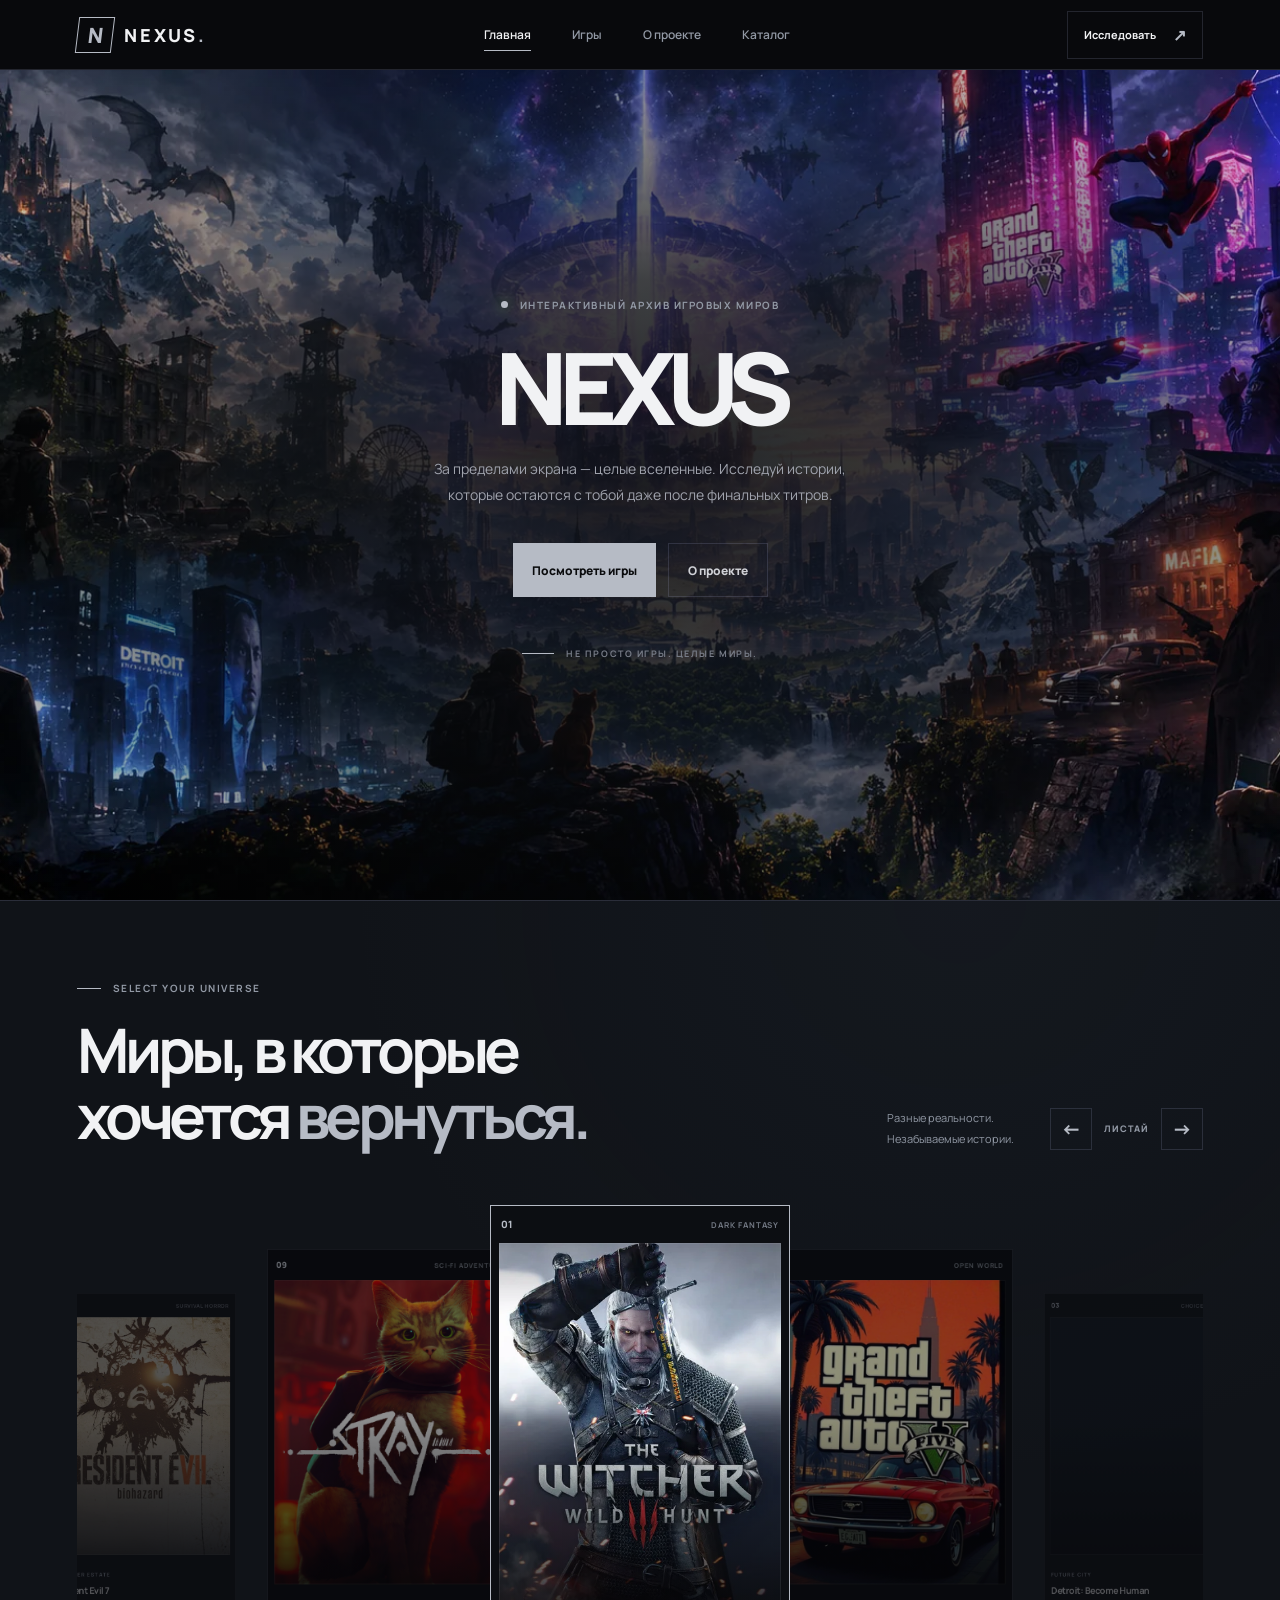
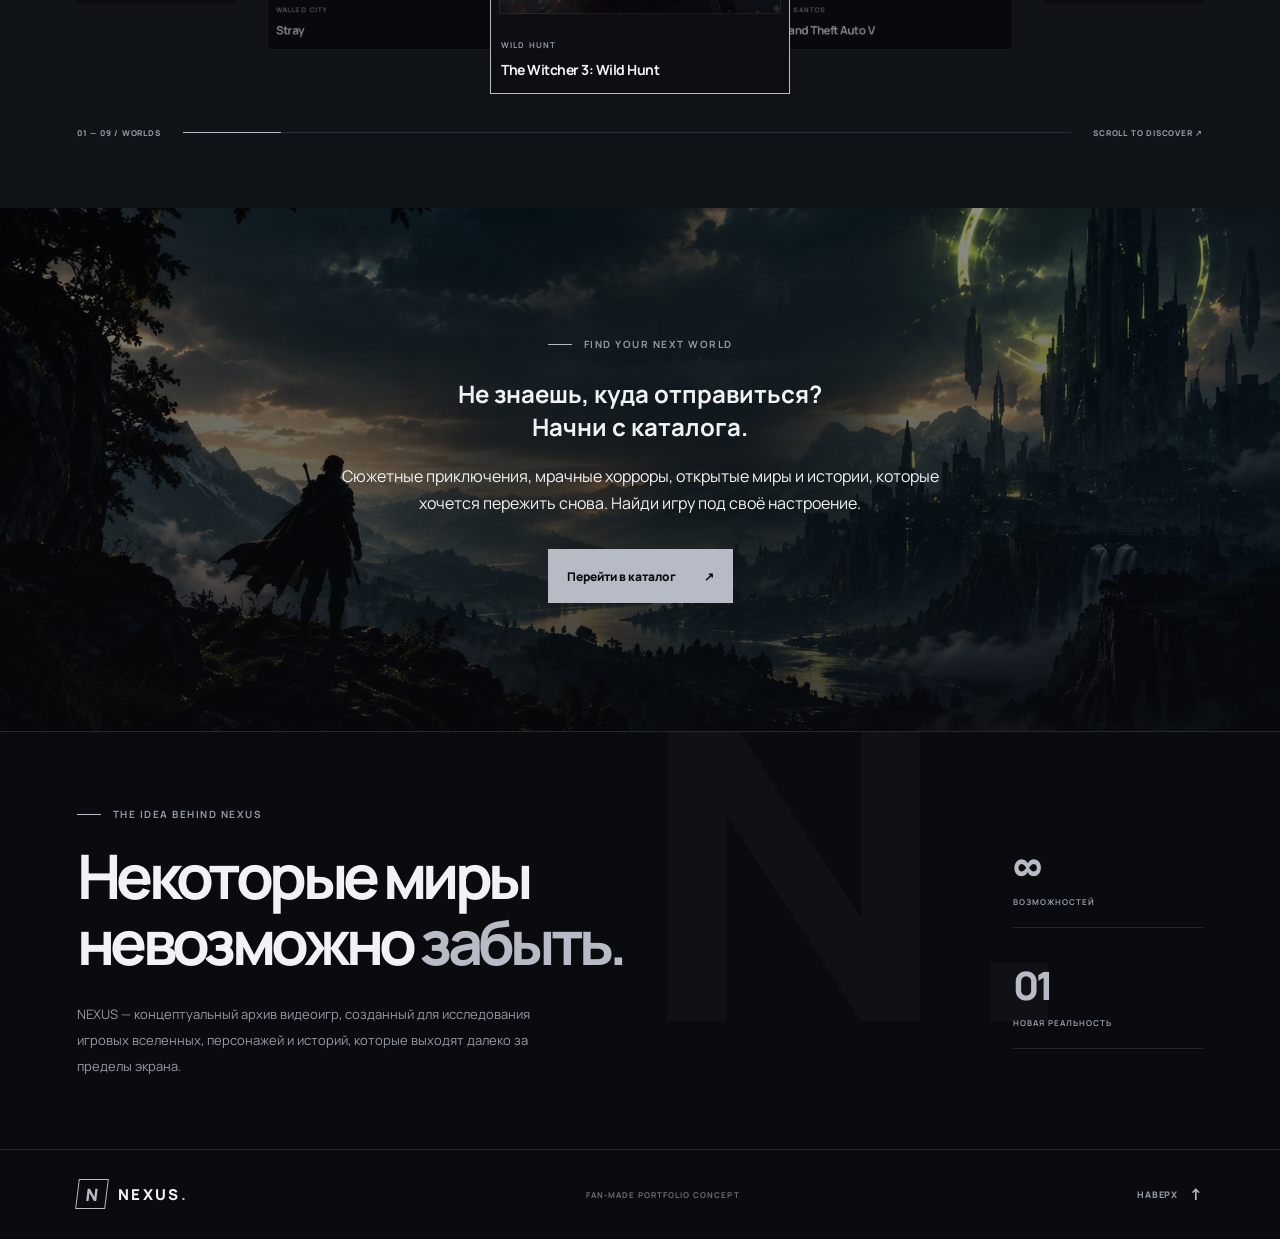
==== index.html @ 01dff514 "-" ====
<!DOCTYPE html>
<html lang="ru">
    <head>
        <meta charset="UTF-8">
        <meta name="viewport" content="width=device-width, initial-scale=1.0">
        <title>NEXUS — Игровые миры</title>
        <meta
            name="description"
            content="Исследуй игровые миры, культовые истории и вселенные видеоигр."
        >
        <link rel="preconnect" href="https://fonts.googleapis.com">
        <link rel="preconnect" href="https://fonts.gstatic.com" crossorigin>
        <link
            rel="preload"
            as="style"
            href="https://fonts.googleapis.com/css2?family=Manrope:wght@400;500;600;700;800&display=swap"
            onload="this.onload=null;this.rel='stylesheet'"
        >
        <noscript>
            <link
                href="https://fonts.googleapis.com/css2?family=Manrope:wght@400;500;600;700;800&display=swap"
                rel="stylesheet"
            >
        </noscript>
        <link
            rel="preload"
            as="image"
            href="images/nexus-hero-bg.webp"
            fetchpriority="high"
        >
        <link rel="stylesheet" href="style.css">
    </head>
    <body>
        <div class="site-shell">
            <header class="header">
                <a class="logo" href="index.html" aria-label="NEXUS — главная">
                    <span class="logo-symbol">N</span>
                    <span class="logo-name">NEXUS<span class="logo-dot">.</span></span>
                </a>
                <nav class="navigation" aria-label="Главная навигация">
                    <a class="nav-link nav-link-active" href="#home">Главная</a>
                    <a class="nav-link" href="#games">Игры</a>
                    <a class="nav-link" href="#about">О проекте</a>
                    <a class="nav-link" href="catalog.html">Каталог</a>
                </nav>
                <a class="header-action" href="catalog.html">
                    Исследовать
                    <span aria-hidden="true">↗</span>
                </a>
            </header>
            <main>
                <section class="hero" id="home">
                    <div class="hero-content">
                        <div class="eyebrow">
                                <span class="status-dot"></span>
                                <span>ИНТЕРАКТИВНЫЙ АРХИВ ИГРОВЫХ МИРОВ</span>
                            </div>
                            <h1>
                                NEXUS
                            </h1>
                            <p class="hero-description">
                                За пределами экрана — целые вселенные.
                                Исследуй истории, которые остаются с тобой
                                даже после финальных титров.
                            </p>
                            <div class="hero-buttons">
                                <a class="button button-primary" href="catalog.html">
                                    <span>Посмотреть игры</span>
                                </a>
                                <a class="button button-secondary" href="#about">
                                    О проекте
                                </a>
                            </div>
                            <div class="hero-footnote">
                                <span class="footnote-line"></span>
                                <span>НЕ ПРОСТО ИГРЫ. ЦЕЛЫЕ МИРЫ.</span>
                            </div>
                        </div>
                    </div>
                </section>
                <section class="games-section" id="games">
                    <div class="section-heading">
                        <div>
                            <div class="section-kicker">
                                <span class="kicker-line"></span>
                                SELECT YOUR UNIVERSE
                            </div>
                            <h2>Миры, в которые<br>хочется <span>вернуться.</span></h2>
                        </div>
                        <div class="section-side">
                            <p>
                                Разные реальности.<br>
                                Незабываемые истории.
                            </p>
                            <div class="slider-controls" aria-label="Управление каруселью">
                                <button
                                    class="slider-arrow"
                                    id="sliderPrev"
                                    type="button"
                                    aria-label="Предыдущая игра"
                                >←</button>
                                <span>ЛИСТАЙ</span>
                                <button
                                    class="slider-arrow"
                                    id="sliderNext"
                                    type="button"
                                    aria-label="Следующая игра"
                                >→</button>
                            </div>
                        </div>
                    </div>
                    <div class="games-slider">
                        <a class="game-card" href="witcher3/witcher3.html">
                            <div class="game-card-top">
                                <span class="game-number">01</span>
                                <span class="game-type">DARK FANTASY</span>
                            </div>
                            <div class="poster-art poster-witcher">
                                <img
                                    src="images/witcher.jpg"
                                    alt="Постер игры The Witcher 3: Wild Hunt"
                                    loading="lazy"
                                    decoding="async"
                                >
                            </div>
                            <div class="game-card-bottom">
                                <div>
                                    <span class="game-universe">WILD HUNT</span>
                                    <h3>The Witcher 3: Wild Hunt</h3>
                                </div>
                            </div>
                        </a>
                        <a class="game-card" href="gta/gta5.html">
                            <div class="game-card-top">
                                <span class="game-number">02</span>
                                <span class="game-type">OPEN WORLD</span>
                            </div>
                            <div class="poster-art poster-gta">
                                <img
                                    src="images/gta.jpg"
                                    alt="Постер игры Grand Theft Auto V"
                                    loading="lazy"
                                    decoding="async"
                                >
                            </div>
                            <div class="game-card-bottom">
                                <div>
                                    <span class="game-universe">LOS SANTOS</span>
                                    <h3>Grand Theft Auto V</h3>
                                </div>
                            </div>
                        </a>
                        <a class="game-card" href="detroit/detroit.html">
                            <div class="game-card-top">
                                <span class="game-number">03</span>
                                <span class="game-type">CHOICE / STORY</span>
                            </div>
                            <div class="poster-art poster-detroit">
                                <img
                                    src="images/detroit.jpg"
                                    alt="Постер игры Detroit: Become Human"
                                    loading="lazy"
                                    decoding="async"
                                >
                            </div>
                            <div class="game-card-bottom">
                                <div>
                                    <span class="game-universe">FUTURE CITY</span>
                                    <h3>Detroit: Become Human</h3>
                                </div>
                            </div>
                        </a>
                        <a class="game-card" href="it-takes-two/it-takes-two.html">
                            <div class="game-card-top">
                                <span class="game-number">04</span>
                                <span class="game-type">CO-OP ADVENTURE</span>
                            </div>
                            <div class="poster-art poster-it-takes-two">
                                <img
                                    src="images/it_takes_two.jpg"
                                    alt="Постер игры It Takes Two"
                                    loading="lazy"
                                    decoding="async"
                                >
                            </div>
                            <div class="game-card-bottom">
                                <div>
                                    <span class="game-universe">TOGETHER</span>
                                    <h3>It Takes Two</h3>
                                </div>
                            </div>
                        </a>
                        <a class="game-card" href="tlou/the-last-of-us.html">
                            <div class="game-card-top">
                                <span class="game-number">05</span>
                                <span class="game-type">SURVIVAL / STORY</span>
                            </div>
                            <div class="poster-art poster-tlou-one">
                                <img
                                    src="images/the_last_of_us.jpg"
                                    alt="Постер игры The Last of Us"
                                    loading="lazy"
                                    decoding="async"
                                >
                            </div>
                            <div class="game-card-bottom">
                                <div>
                                    <span class="game-universe">THE JOURNEY</span>
                                    <h3>The Last of Us Part I</h3>
                                </div>
                            </div>
                        </a>
                        <a class="game-card" href="outlast/outlast.html">
                            <div class="game-card-top">
                                <span class="game-number">06</span>
                                <span class="game-type">PSYCHOLOGICAL HORROR</span>
                            </div>
                            <div class="poster-art poster-outlast">
                                <img
                                    src="images/Outlast.jpg"
                                    alt="Постер игры Outlast"
                                    loading="lazy"
                                    decoding="async"
                                >
                            </div>
                            <div class="game-card-bottom">
                                <div>
                                    <span class="game-universe">MOUNT MASSIVE</span>
                                    <h3>Outlast</h3>
                                </div>
                            </div>
                        </a>
                        <a class="game-card" href="until-dawn/until-dawn.html">
                            <div class="game-card-top">
                                <span class="game-number">07</span>
                                <span class="game-type">SURVIVAL HORROR</span>
                            </div>
                            <div class="poster-art poster-until-dawn">
                                <img
                                    src="images/untill_dawn.jpg"
                                    alt="Постер игры Until Dawn"
                                    loading="lazy"
                                    decoding="async"
                                >
                            </div>
                            <div class="game-card-bottom">
                                <div>
                                    <span class="game-universe">BLACKWOOD PINES</span>
                                    <h3>Until Dawn</h3>
                                </div>
                            </div>
                        </a>
                        <a class="game-card" href="resident-evil-7/resident-evil-7.html">
                            <div class="game-card-top">
                                <span class="game-number">08</span>
                                <span class="game-type">SURVIVAL HORROR</span>
                            </div>
                            <div class="poster-art poster-re7">
                                <img
                                    src="images/resident_7.jpg"
                                    alt="Постер игры Resident Evil Biohazard"
                                    loading="lazy"
                                    decoding="async"
                                >
                            </div>
                            <div class="game-card-bottom">
                                <div>
                                    <span class="game-universe">THE BAKER ESTATE</span>
                                    <h3>Resident Evil 7</h3>
                                </div>
                            </div>
                        </a>
                        <a class="game-card" href="stray/stray.html">
                            <div class="game-card-top">
                                <span class="game-number">09</span>
                                <span class="game-type">SCI-FI ADVENTURE</span>
                            </div>
                            <div class="poster-art poster-stray">
                                <img
                                    src="images/stray.jpg"
                                    alt="Постер игры Stray"
                                    loading="lazy"
                                    decoding="async"
                                >
                            </div>
                            <div class="game-card-bottom">
                                <div>
                                    <span class="game-universe">WALLED CITY</span>
                                    <h3>Stray</h3>
                                </div>
                            </div>
                        </a>
                    </div>
                    <div class="slider-footer">
                        <span>01 — 09 / WORLDS</span>
                        <span class="slider-track"><span class="slider-progress"></span></span>
                        <span>SCROLL TO DISCOVER ↗</span>
                    </div>
                </section>
                <section class="catalog-cta-section" aria-labelledby="catalog-cta-title">
                    <div class="catalog-cta-content">
                        <p class="section-kicker">
                            <span class="kicker-line"></span>
                            FIND YOUR NEXT WORLD
                        </p>
                        <h2 id="catalog-cta-title">Не знаешь, куда отправиться?<br><span>Начни с каталога.</span></h2>
                        <p>
                            Сюжетные приключения, мрачные хорроры, открытые миры
                            и истории, которые хочется пережить снова.
                            Найди игру под своё настроение.
                        </p>
                        <a class="button button-primary" href="catalog.html">
                            <span>Перейти в каталог</span>
                            <span aria-hidden="true">↗</span>
                        </a>
                    </div>
                </section>
                <section class="about-section" id="about">
                    <div class="about-mark" aria-hidden="true">N.</div>
                    <div class="about-content">
                        <div class="section-kicker">
                            <span class="kicker-line"></span>
                            THE IDEA BEHIND NEXUS
                        </div>
                        <h2>Некоторые миры<br>невозможно <span>забыть.</span></h2>
                        <p>
                            NEXUS — концептуальный архив видеоигр, созданный
                            для исследования игровых вселенных, персонажей
                            и историй, которые выходят далеко за пределы экрана.
                        </p>
                    </div>
                    <div class="about-stats">
                        <div class="stat-item">
                            <span class="stat-number">∞</span>
                            <span class="stat-label">ВОЗМОЖНОСТЕЙ</span>
                        </div>
                        <div class="stat-item">
                            <span class="stat-number">01</span>
                            <span class="stat-label">НОВАЯ РЕАЛЬНОСТЬ</span>
                        </div>
                    </div>
                </section>
            </main>
            <footer class="footer">
                <a class="logo footer-logo" href="#home">
                    <span class="logo-symbol">N</span>
                    <span class="logo-name">NEXUS<span class="logo-dot">.</span></span>
                </a>
                <span class="footer-note">FAN-MADE PORTFOLIO CONCEPT</span>
                <a class="back-to-top" href="#home">
                    НАВЕРХ <span aria-hidden="true">↑</span>
                </a>
            </footer>
        </div>
        <script src="script.js"></script>
    </body>
</html>
---- style.css ----
:root {
    --bg: #090B0E;
    --bg-soft: #101318;
    --panel: #171B20;
    --text: #F1F2F4;
    --muted: #9299A5;
    --line: rgba(197, 201, 255, 0.14);
    --accent: #B6BBC5;
    --accent-dark: #343B45;
    --container: 1440px;
}
* {
    box-sizing: border-box;
}
html {
    scroll-behavior: smooth;
    scroll-padding-top: 90px;
}
body {
    margin: 0;
    background: var(--bg);
    color: var(--text);
    font-family: "Manrope", sans-serif;
    -webkit-font-smoothing: antialiased;
}
body,
a {
    color: var(--text);
}
a {
    text-decoration: none;
}
button,
a {
    -webkit-tap-highlight-color: transparent;
}
a:focus-visible {
    outline: 2px solid var(--accent);
    outline-offset: 5px;
}
::selection {
    background: var(--accent);
    color: #08090c;
}
.site-shell {
    width: 100%;
    max-width: 1920px;
    margin: 0 auto;
    overflow: hidden;
}
.header,
.hero,
.games-section,
.about-section,
.footer {
    padding-left: clamp(22px, 6vw, 96px);
    padding-right: clamp(22px, 6vw, 96px);
}
.header {
    position: relative;
    z-index: 10;
    display: flex;
    align-items: center;
    justify-content: space-between;
    min-height: 70px;
    border-bottom: 1px solid var(--line);
    background: rgba(8, 9, 12, 0.92);
}
.logo {
    display: inline-flex;
    align-items: center;
    gap: 11px;
}
.logo-symbol {
    display: grid;
    place-items: center;
    width: 36px;
    height: 36px;
    border: 1px solid var(--accent);
    color: var(--accent);
    font-size: 21px;
    font-weight: 800;
    transform: skew(-7deg);
}
.logo-name {
    font-size: 18px;
    font-weight: 800;
    letter-spacing: 0.16em;
}
.logo-dot {
    color: var(--accent);
}
.navigation {
    display: flex;
    align-items: center;
    gap: clamp(20px, 3.2vw, 48px);
}
.nav-link {
    position: relative;
    padding: 8px 0;
    color: var(--muted);
    font-size: 12px;
    font-weight: 600;
    transition: color 0.25s ease;
}
.nav-link::after {
    position: absolute;
    right: 0;
    bottom: 0;
    left: 0;
    height: 1px;
    background: var(--accent);
    content: "";
    transform: scaleX(0);
    transform-origin: left;
    transition: transform 0.25s ease;
}
.nav-link:hover,
.nav-link-active {
    color: var(--text);
}
.nav-link:hover::after,
.nav-link-active::after {
    transform: scaleX(1);
}
.header-action {
    display: inline-flex;
    align-items: center;
    gap: 17px;
    padding: 12px 16px;
    border: 1px solid var(--line);
    font-size: 11px;
    font-weight: 700;
    transition:
        border-color 0.25s ease,
        background 0.25s ease,
        color 0.25s ease;
}
.header-action span {
    color: var(--accent);
    font-size: 16px;
}
.header-action:hover {
    border-color: var(--accent);
    background: var(--accent);
    color: var(--bg);
}
.header-action:hover span {
    color: var(--bg);
}
.hero {
    position: relative;
    min-height: min(900px, calc(100svh - 70px));
    padding: 48px clamp(22px, 6vw, 96px) 60px;
    display: flex;
    align-items: center;
    justify-content: center;
    isolation: isolate;
    overflow: hidden;
    background-image:
        radial-gradient(
            ellipse at center,
            rgba(9, 11, 14, 0.92) 0%,
            rgba(9, 11, 14, 0.78) 35%,
            rgba(9, 11, 14, 0.45) 65%,
            rgba(9, 11, 14, 0.12) 90%,
            rgba(9, 11, 14, 0) 100%
        ),
        url("images/nexus-hero-bg.webp");
    background-size: cover;
    background-position: center;
    background-repeat: no-repeat;
}
.hero-content {
    position: relative;
    z-index: 1;
    width: min(900px, 90%);
    margin-inline: auto;
    text-align: center;
}
.eyebrow,
.section-kicker {
    display: flex;
    align-items: center;
    gap: 12px;
    color: var(--muted);
    font-size: 10px;
    font-weight: 700;
    letter-spacing: 0.15em;
}
.hero .eyebrow{
    justify-content: center;
}
.status-dot {
    width: 7px;
    height: 7px;
    flex-shrink: 0;
    border-radius: 50%;
    background: var(--accent);
    box-shadow: 0 0 14px rgba(185, 255, 102, 0.65);
}
.hero h1 {
    margin: 31px 0 24px;
    font-size: clamp(58px, 7.8vw, 112px);
    font-weight: 800;
    line-height: 0.89;
    letter-spacing: -0.09em;
}
.hero h1 > span {
    color: transparent;
    -webkit-text-stroke: 1px rgba(240, 240, 243, 0.8);
}
.hero h1 .accent-mark {
    color: var(--accent);
    -webkit-text-stroke: 0;
}
.hero-content p {
    margin-inline: auto;
}
.hero-description {
    max-width: 430px;
    margin: 0 auto;
    color: #a0a3ad;
    font-size: 14px;
    line-height: 1.9;
}
.hero-buttons {
    display: flex;
    flex-wrap: wrap;
    justify-content: center;
    gap: 12px;
    margin-top: 34px;
}
.button {
    display: inline-flex;
    align-items: center;
    justify-content: center;
    gap: 28px;
    min-height: 54px;
    padding: 0 19px;
    font-size: 12px;
    font-weight: 800;
    transition:
        background 0.25s ease,
        border-color 0.25s ease,
        color 0.25s ease,
        transform 0.25s ease;
}
.button:hover {
    transform: translateY(-3px);
}
.button-primary {
    background: var(--accent);
    color: #0a0b0d;
}
.button-primary:hover {
    background: #d1ff9b;
}
.button-arrow {
    font-size: 19px;
}
.button-secondary {
    border: 1px solid var(--line);
    color: #d0d1d6;
}
.button-secondary:hover {
    border-color: rgba(255, 255, 255, 0.4);
    background: rgba(255, 255, 255, 0.05);
}
.hero-footnote {
    display: flex;
    align-items: center;
    justify-content: center;
    gap: 12px;
    margin-top: 50px;
    color: #777c87;
    font-size: 9px;
    font-weight: 700;
    letter-spacing: 0.17em;
}
.footnote-line {
    width: 32px;
    height: 1px;
    flex-shrink: 0;
    background: var(--accent);
}
.games-section {
    padding-top: 80px;
    padding-bottom: 70px;
    border-top: 1px solid var(--line);
    background:
        radial-gradient(ellipse at 75% 0%, rgba(61, 77, 99, 0.09), transparent 45%),
        var(--bg-soft);
}
.section-heading {
    display: flex;
    align-items: end;
    justify-content: space-between;
    gap: 30px;
    margin-bottom: 45px;
}
.kicker-line {
    width: 24px;
    height: 1px;
    background: var(--accent);
}
.section-heading h2,
.about-content h2 {
    margin: 22px 0 0;
    font-size: clamp(34px, 4.8vw, 65px);
    font-weight: 700;
    line-height: 1.08;
    letter-spacing: -0.075em;
}
.section-heading h2 span,
.about-content h2 span {
    color: var(--accent);
}
.section-side {
    display: flex;
    align-items: end;
    gap: 36px;
}
.section-side p {
    margin: 0;
    color: var(--muted);
    font-size: 11px;
    line-height: 1.9;
}
.slider-controls {
    display: flex;
    align-items: center;
    gap: 12px;
    color: var(--muted);
    font-size: 9px;
    font-weight: 800;
    letter-spacing: 0.12em;
}
.slider-arrow {
    display: grid;
    place-items: center;
    width: 38px;
    height: 38px;
    border: 1px solid var(--line);
    color: var(--accent);
    font-size: 18px;
}
.games-slider {
    position: relative;
    height: 510px;
    overflow: hidden;
    perspective: 1200px;
    touch-action: pan-y;
}
.game-card {
    position: absolute;
    top: 10px;
    left: 50%;
    width: min(300px, 66vw);
    padding: 8px;
    border: 1px solid var(--line);
    background: #0c0e12;
    transform-origin: center center;
    transition:
        transform 0.55s cubic-bezier(0.2, 0.75, 0.25, 1),
        opacity 0.4s ease,
        border-color 0.3s ease,
        filter 0.4s ease;
    will-change: transform;
    text-decoration: none;
}
.game-card:hover {
    border-color: rgba(185, 255, 102, 0.55);
}
.game-card.is-active {
    border-color: var(--accent);
    filter: brightness(1);
}
.game-card.is-side {
    filter: brightness(0.65);
}
.game-card.is-hidden {
    opacity: 0;
    pointer-events: none;
}
.poster-art {
    aspect-ratio: 0.76;
}
.poster-art img {
    display: block;
    width: 100%;
    height: 100%;
    object-fit: cover;
}
.slider-arrow {
    display: grid;
    place-items: center;
    width: 42px;
    height: 42px;
    border: 1px solid var(--line);
    background: transparent;
    color: var(--accent);
    font: inherit;
    font-size: 20px;
    cursor: pointer;
    transition:
        background 0.25s ease,
        color 0.25s ease,
        border-color 0.25s ease;
}
.slider-arrow:hover {
    border-color: var(--accent);
    background: var(--accent);
    color: var(--bg);
}
.slider-arrow:focus-visible {
    outline: 2px solid var(--accent);
    outline-offset: 4px;
}
.game-card-top {
    display: flex;
    align-items: center;
    justify-content: space-between;
    gap: 10px;
    padding: 3px 2px 12px;
}
.game-number {
    color: var(--accent);
    font-size: 10px;
    font-weight: 800;
}
.game-type {
    color: #737984;
    font-size: 8px;
    font-weight: 700;
    letter-spacing: 0.1em;
}
.poster-art {
    position: relative;
    overflow: hidden;
    aspect-ratio: 0.76;
    background: #111820;
    isolation: isolate;
}
.poster-art::before {
    position: absolute;
    z-index: 3;
    inset: 0;
    border: 1px solid rgba(255, 255, 255, 0.07);
    content: "";
    pointer-events: none;
}
.poster-art::after {
    position: absolute;
    z-index: 2;
    inset: 0;
    background: linear-gradient(180deg, transparent 45%, rgba(5, 6, 9, 0.8));
    content: "";
}
.poster-art img{
    display: block;
    width: 100%;
    height: 100%;
    object-fit: cover;
}
.game-card-bottom {
    display: flex;
    align-items: center;
    justify-content: space-between;
    gap: 12px;
    padding: 17px 2px 5px;
}
.game-universe {
    color: var(--muted);
    font-size: 8px;
    font-weight: 700;
    letter-spacing: 0.14em;
}
.game-card h3 {
    margin: 7px 0 0;
    font-size: 14px;
    font-weight: 700;
    line-height: 1.4;
    letter-spacing: -0.035em;
}
.game-card:hover .card-arrow {
    background: var(--accent);
    color: #08090c;
}
.slider-footer {
    display: flex;
    align-items: center;
    gap: 22px;
    margin-top: 22px;
    color: var(--muted);
    font-size: 8px;
    font-weight: 800;
    letter-spacing: 0.1em;
}
.slider-track {
    position: relative;
    flex: 1;
    height: 1px;
    background: var(--line);
}
.slider-progress {
    position: absolute;
    top: 0;
    left: 0;
    width: 30%;
    height: 1px;
    background: var(--accent);
}
.about-section {
    position: relative;
    display: grid;
    grid-template-columns: 1fr auto;
    align-items: center;
    gap: 50px;
    padding-top: 75px;
    padding-bottom: 70px;
    overflow: hidden;
    border-top: 1px solid var(--line);
}
.about-mark {
    position: absolute;
    top: -90px;
    right: 15%;
    color: rgba(255, 255, 255, 0.025);
    font-size: 430px;
    font-weight: 800;
    line-height: 1;
    pointer-events: none;
}
.about-content {
    position: relative;
    z-index: 1;
    max-width: 650px;
}
.about-content p {
    max-width: 500px;
    margin: 25px 0 0;
    color: #969aa4;
    font-size: 13px;
    line-height: 2;
}
.about-stats {
    position: relative;
    z-index: 1;
    display: flex;
    flex-direction: column;
    gap: 30px;
    min-width: 190px;
}
.stat-item {
    display: flex;
    flex-direction: column;
    gap: 5px;
    padding-bottom: 20px;
    border-bottom: 1px solid var(--line);
}
.stat-number {
    color: var(--accent);
    font-size: 39px;
    font-weight: 800;
    letter-spacing: -0.07em;
}
.stat-label {
    color: var(--muted);
    font-size: 8px;
    font-weight: 700;
    letter-spacing: 0.12em;
}
.footer {
    display: flex;
    align-items: center;
    justify-content: space-between;
    gap: 20px;
    min-height: 90px;
    border-top: 1px solid var(--line);
}
.footer-logo .logo-symbol {
    width: 30px;
    height: 30px;
    font-size: 17px;
}
.footer-logo .logo-name {
    font-size: 15px;
}
.footer-note {
    color: #686d77;
    font-size: 8px;
    font-weight: 700;
    letter-spacing: 0.13em;
}
.back-to-top {
    display: flex;
    align-items: center;
    gap: 12px;
    color: var(--muted);
    font-size: 9px;
    font-weight: 800;
    letter-spacing: 0.1em;
    transition: color 0.25s ease;
}
.back-to-top span {
    color: var(--accent);
    font-size: 16px;
}
.back-to-top:hover {
    color: var(--text);
}
.catalog-cta-section {
    position: relative;
    isolation: isolate;
    overflow: hidden;
    min-height: 480px;
    padding: clamp(70px, 10vw, 130px) 24px;
    display: flex;
    align-items: center;
    justify-content: center;
    text-align: center;
    background-color: #0e1015;
    background-image:
        linear-gradient(
        to bottom,
        rgba(8, 9, 12, 0.45),
        rgba(8, 9, 12, 0.78)
        ),
        url("images/catalog-bg.jpg");
    background-size: cover;
    background-position: center;
    background-repeat: no-repeat;
}
.catalog-cta-content {
    position: relative;
    z-index: 1;
    width: 100%;
    max-width: 780px;
    margin-inline: auto;
    display: flex;
    flex-direction: column;
    align-items: center;
    text-align: center;
}
.catalog-cta-content .section-kicker {
    justify-content: center;
    margin-bottom: 24px;
}
.catalog-cta-content h2 {
    max-width: 750px;
    margin: 0 auto 20px;
    text-align: center;
}
.catalog-cta-content p {
    max-width: 600px;
    margin: 0 auto 32px;
    text-align: center;
    line-height: 1.7;
}
.catalog-cta-content .button {
    align-self: center;
}
@keyframes art-appear {
    from {
        opacity: 0;
        transform: translateY(18px) rotateY(-4deg);
    }
    to {
        opacity: 1;
        transform: translateY(0) rotateY(0);
    }
}
@keyframes moon-float {
    0%,
    100% {
        transform: translate(-50%, 0);
    }
    50% {
        transform: translate(-50%, -10px);
    }
}
@keyframes scan {
    from {
        top: -10%;
    }
    to {
        top: 110%;
    }
}
@keyframes arrow-down {
    0%,
    100% {
        transform: translateY(0);
    }
    50% {
        transform: translateY(5px);
    }
}
@media (max-width: 1000px) {
    .hero {
        grid-template-columns: 1fr 0.8fr;
        min-height: 660px;
        padding-top: 65px;
        padding-bottom: 90px;
    }
    .hero h1 {
        font-size: clamp(58px, 8vw, 82px);
    }
    .hero-art {
        width: 112%;
        margin-right: -8%;
    }
    .tag-top {
        right: -1%;
    }
    .section-side {
        gap: 20px;
    }
    .games-slider {
        grid-auto-columns: minmax(230px, 42%);
    }
    .about-section {
        gap: 30px;
    }
    .about-stats {
        min-width: 150px;
    }
}
@media (max-width: 700px) {
    .header {
        min-height: 72px;
    }
    .logo-symbol {
        width: 31px;
        height: 31px;
        font-size: 18px;
    }
    .logo-name {
        font-size: 15px;
    }
    .navigation {
        gap: 15px;
    }
    .nav-link {
        font-size: 10px;
    }
    .header-action {
        display: none;
    }
    .hero {
        min-height: 520px;
        padding-top: 45px;
        padding-bottom: 50px;
    }
    .hero-posters {
        grid-template-columns: repeat(4, minmax(0, 1fr));
        grid-auto-rows: 160px;
        inset: -30px;
    }
    .hero-content {
        width: 92%;
    }
    .hero h1 {
        font-size: clamp(48px, 12vw, 76px);
    }
    .hero-description {
        font-size: 13px;
    }
    .hero-footnote {
        margin-top: 38px;
    }
    .hero-art {
        width: min(100%, 430px);
        margin: 45px auto 0;
        justify-self: center;
    }
    .hero-index {
        display: none;
    }
    .scroll-cue {
        bottom: 27px;
    }
    .games-section {
        padding-top: 60px;
        padding-bottom: 50px;
    }
    .section-heading {
        align-items: flex-start;
        flex-direction: column;
        margin-bottom: 30px;
    }
    .section-heading h2,
    .about-content h2 {
        font-size: clamp(36px, 8vw, 52px);
    }
    .section-side {
        align-items: center;
        justify-content: space-between;
        width: 100%;
    }
    .games-slider {
        grid-auto-columns: minmax(245px, 72%);
        gap: 13px;
        height: 370px;
    }
    .game-card {
        width: min(210px, 65vw);
    }
    .about-section {
        grid-template-columns: 1fr;
        gap: 40px;
        padding-top: 60px;
        padding-bottom: 60px;
    }
    .about-stats {
        display: grid;
        grid-template-columns: repeat(2, minmax(0, 1fr));
        gap: 20px;
    }
    .about-mark {
        top: 0;
        right: -5%;
        font-size: 280px;
    }
    .catalog-cta-section {
        min-height: 420px;
        padding: 70px 20px;
    }
    .footer {
        flex-wrap: wrap;
        min-height: 100px;
        padding-top: 20px;
        padding-bottom: 20px;
    }
    .footer-note {
        order: 3;
        width: 100%;
    }
    .games-slider {
    height: 440px;
    }
    .game-card {
    width: min(250px, 65vw);
    }
}
@media (max-width: 420px) {
    .header,
    .hero,
    .games-section,
    .about-section,
    .footer {
        padding-right: 20px;
        padding-left: 20px;
    }
    .navigation {
        gap: 11px;
    }
    .nav-link {
        font-size: 9px;
    }
    .hero h1 {
        font-size: 56px;
    }
    .hero .eyebrow {
        font-size: 8px;
        letter-spacing: 0.1em;
    }
    .eyebrow,
    .section-kicker {
        font-size: 8px;
        letter-spacing: 0.1em;
    }
    .hero-buttons {
        gap: 9px;
    }
    .button {
        gap: 15px;    
        min-height: 49px;
        padding: 0 13px;
        font-size: 11px;
    }
    .floating-tag {
        padding: 10px;
    }
    .tag-top {
        right: -1%;
    }
    .tag-bottom {
        left: -1%;
    }
    .games-slider {
        grid-auto-columns: 82%;
    }
    .slider-footer {
        gap: 10px;
        font-size: 7px;
    }
    .slider-footer > span:last-child {
        display: none;
    }
    .about-stats {
        gap: 14px;
    }
    .stat-number {
        font-size: 32px;
    }
    .games-slider {
    height: 405px;
    }
    .game-card {
    width: min(190px, 72vw);
    }
}
@media (prefers-reduced-motion: reduce) {
    *,
    *::before,
    *::after {
        scroll-behavior: auto !important;
        animation-duration: 0.01ms !important;
        animation-iteration-count: 1 !important;
        transition-duration: 0.01ms !important;
    }
}
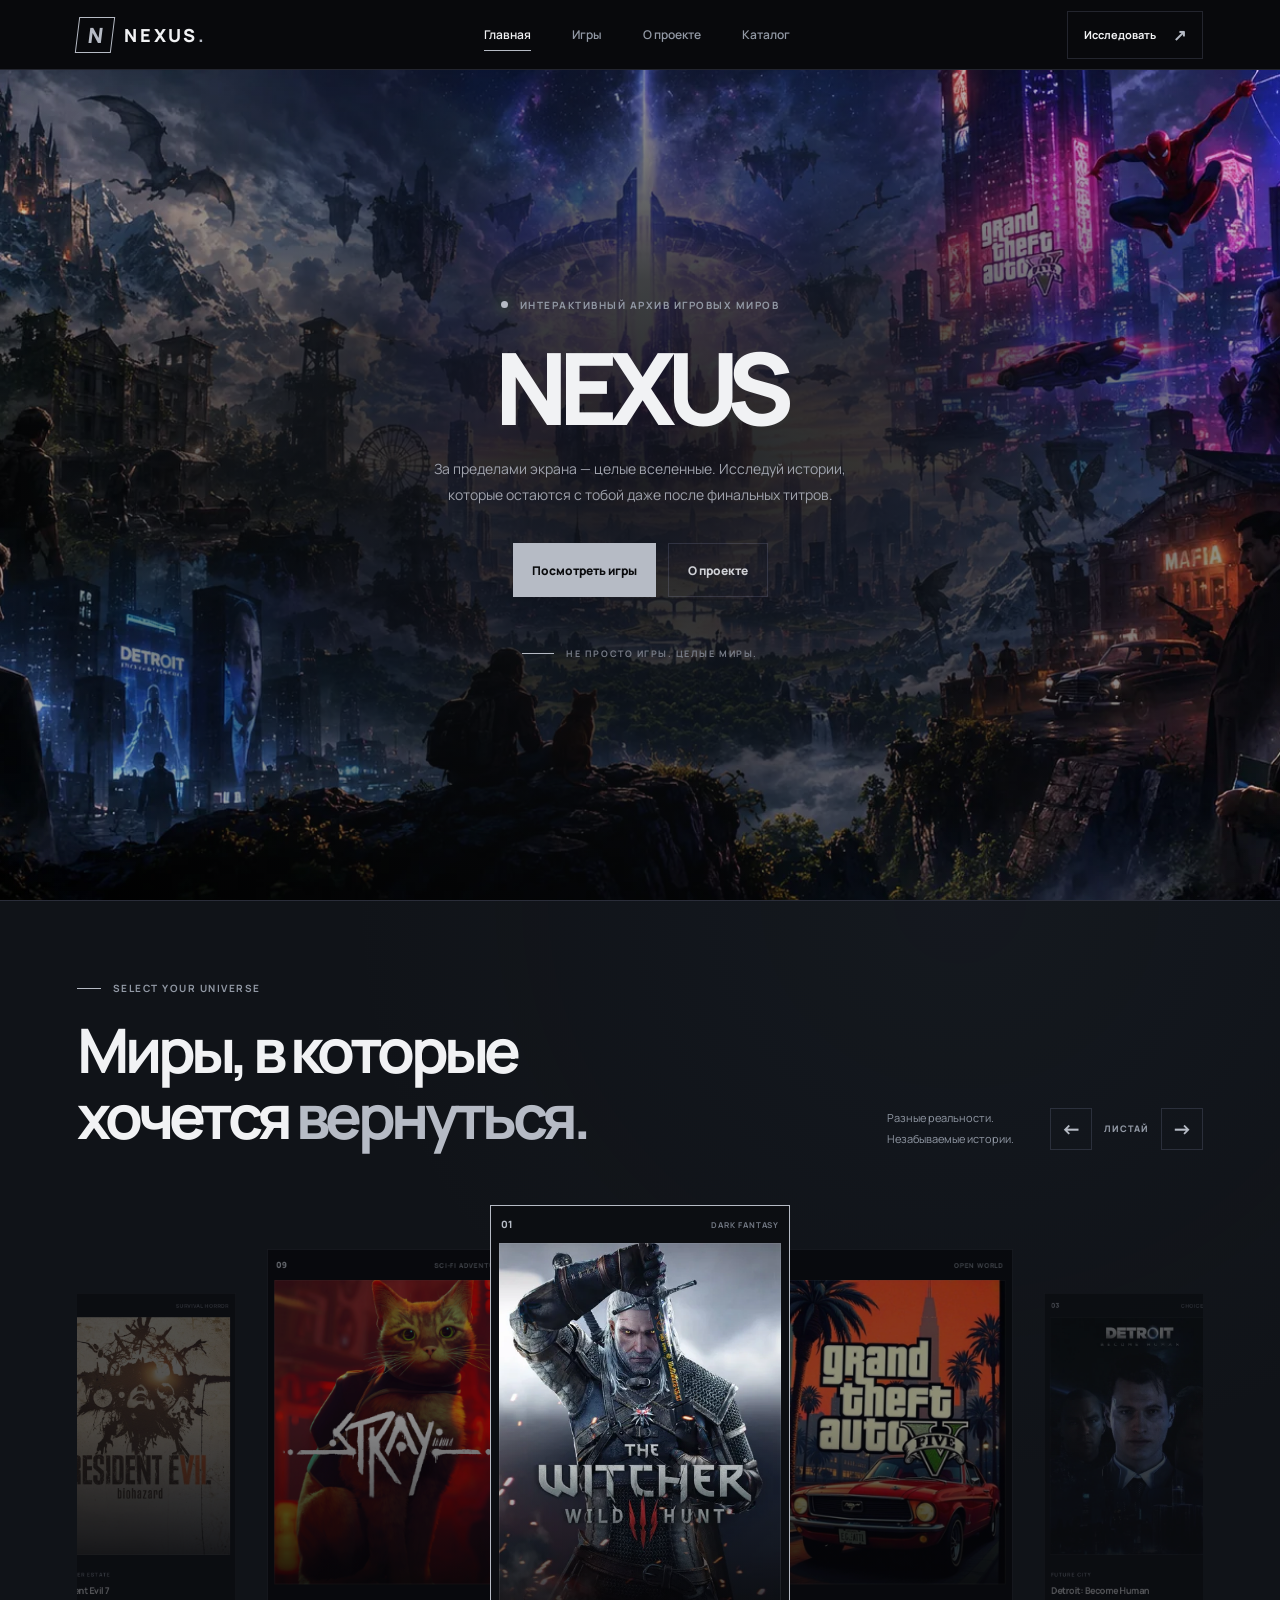
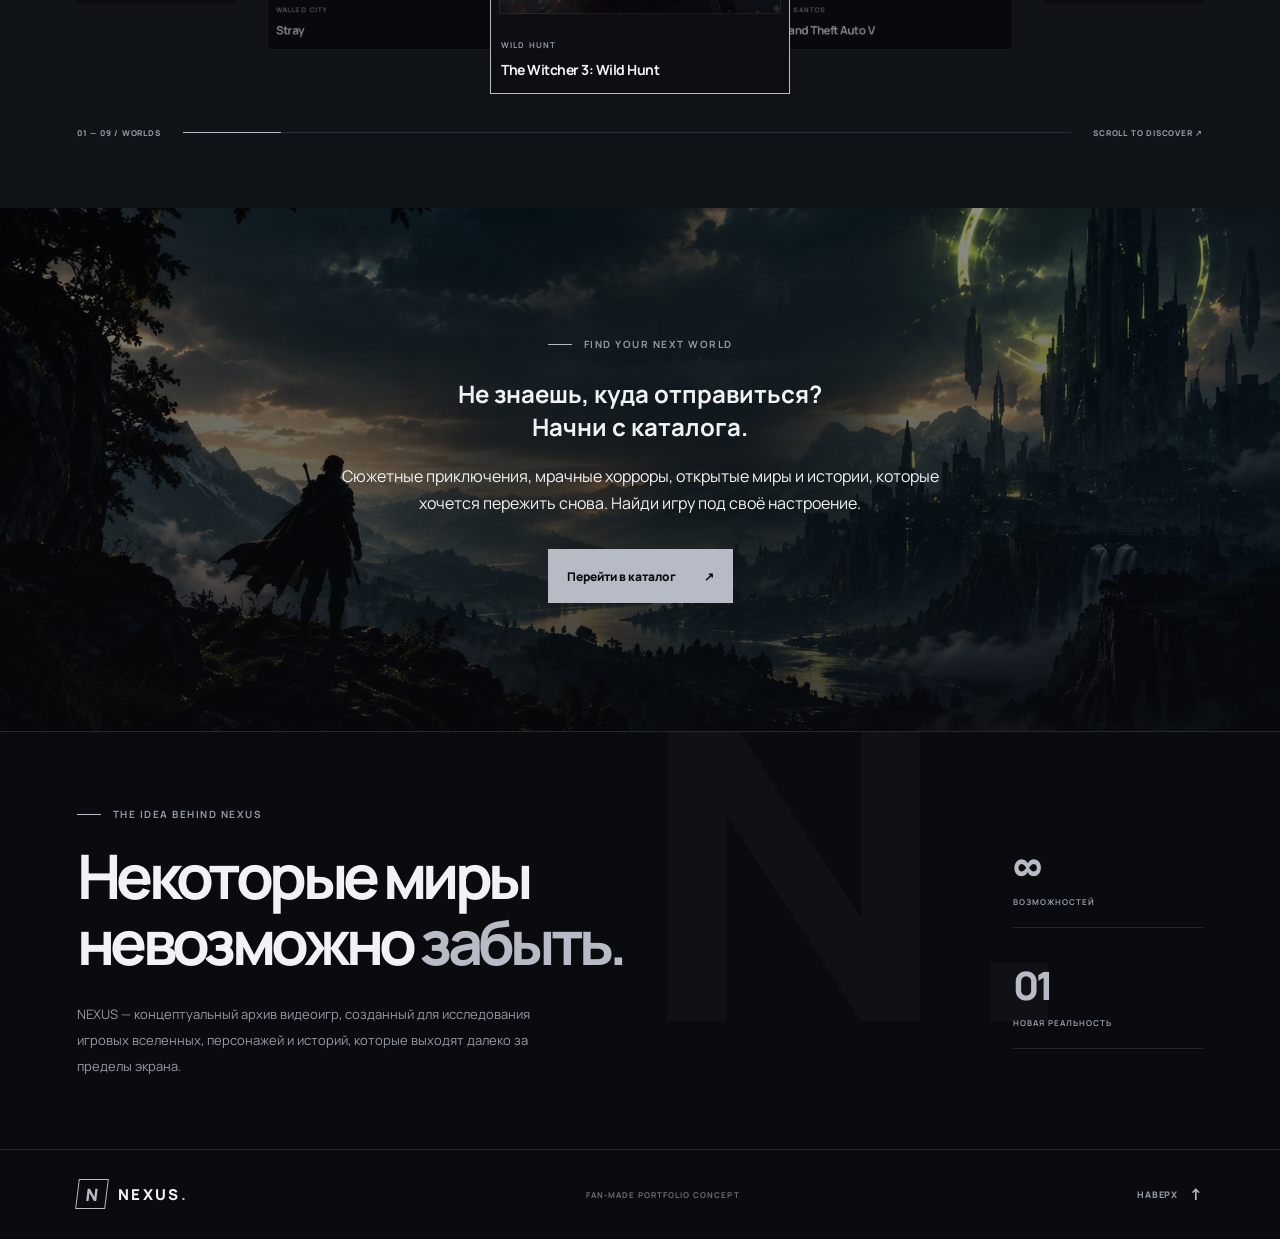
==== commit bf3d596a: "-" ====
--- a/index.html
+++ b/index.html
@@ -177,7 +177,7 @@
                             </div>
                             <div class="poster-art poster-it-takes-two">
                                 <img
-                                    src="images/it_takes_two.jpg"
+                                    src="images/it_takes_two.webp"
                                     alt="Постер игры It Takes Two"
                                     loading="lazy"
                                     decoding="async"
@@ -197,7 +197,7 @@
                             </div>
                             <div class="poster-art poster-tlou-one">
                                 <img
-                                    src="images/the_last_of_us.jpg"
+                                    src="images/the_last_of_us.webp"
                                     alt="Постер игры The Last of Us"
                                     loading="lazy"
                                     decoding="async"
@@ -217,7 +217,7 @@
                             </div>
                             <div class="poster-art poster-outlast">
                                 <img
-                                    src="images/Outlast.jpg"
+                                    src="images/Outlast.webp"
                                     alt="Постер игры Outlast"
                                     loading="lazy"
                                     decoding="async"
@@ -237,7 +237,7 @@
                             </div>
                             <div class="poster-art poster-until-dawn">
                                 <img
-                                    src="images/untill_dawn.jpg"
+                                    src="images/untill_dawn.webp"
                                     alt="Постер игры Until Dawn"
                                     loading="lazy"
                                     decoding="async"
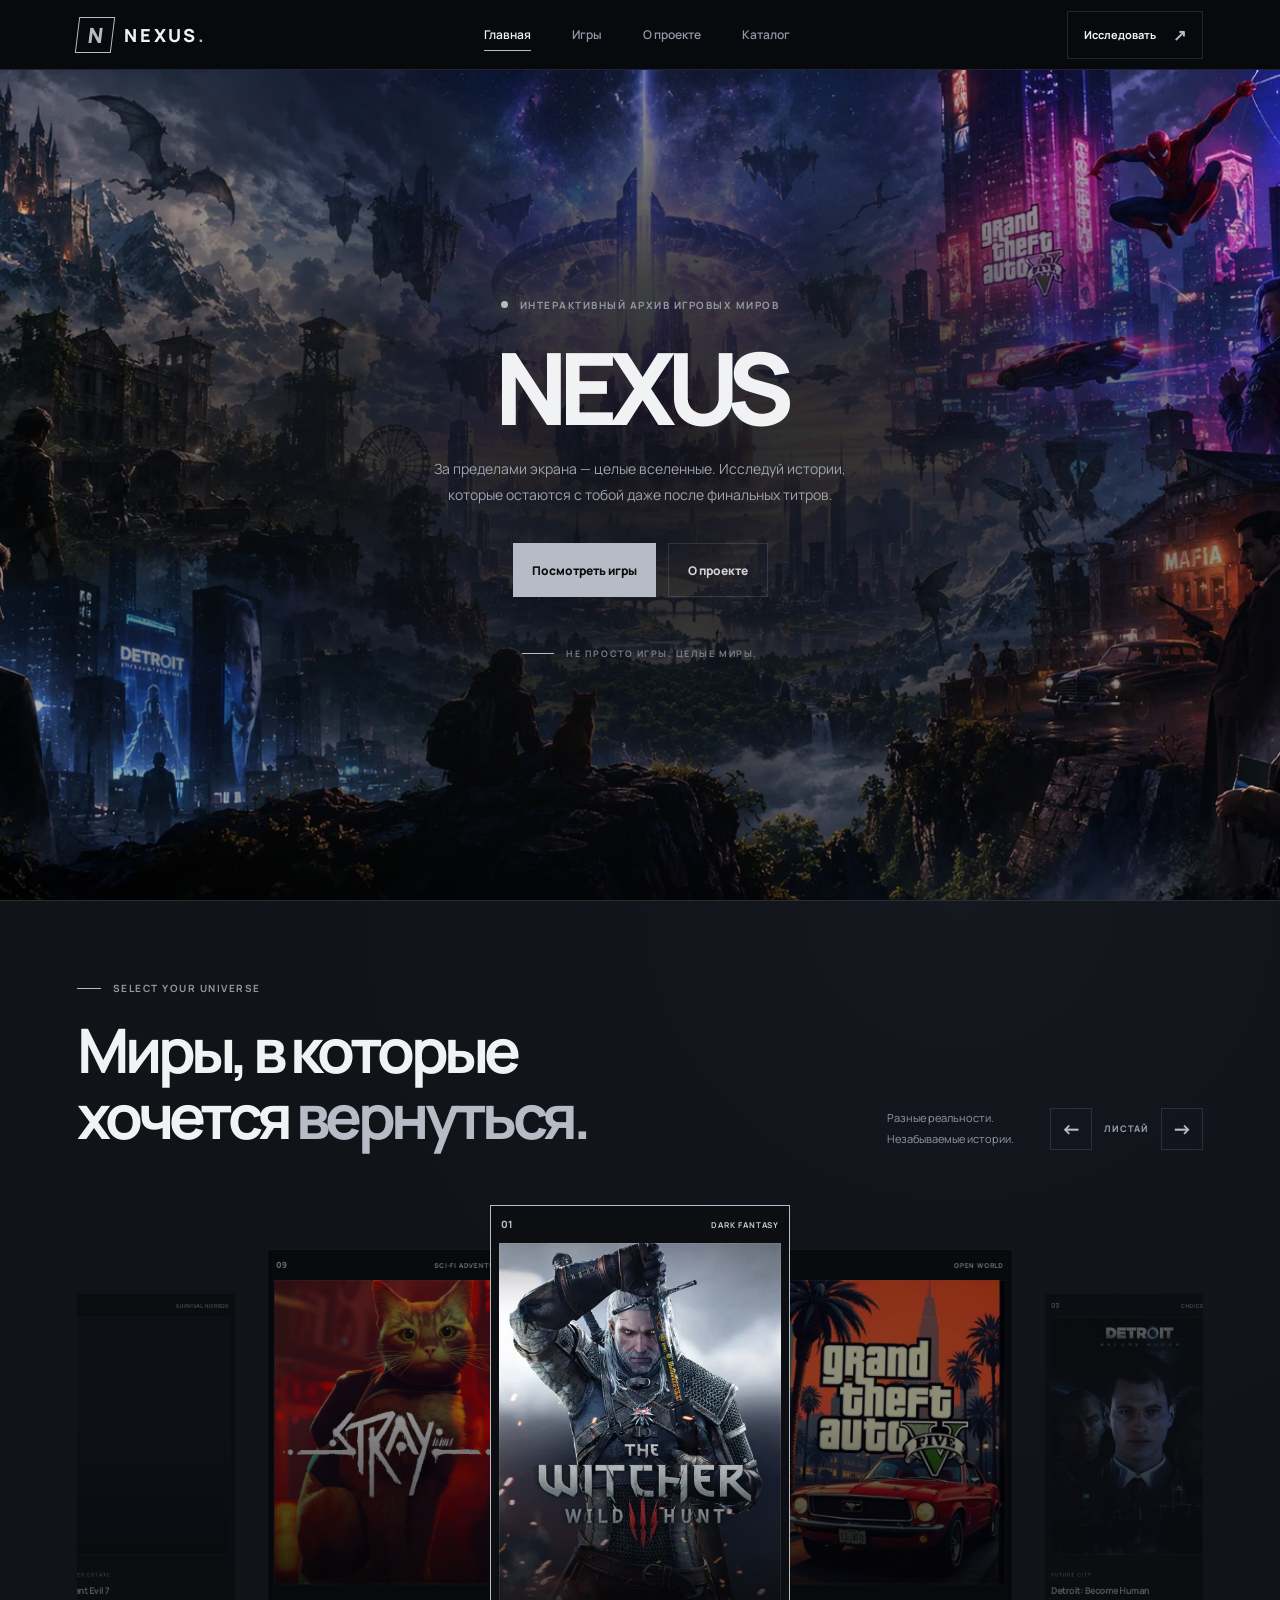
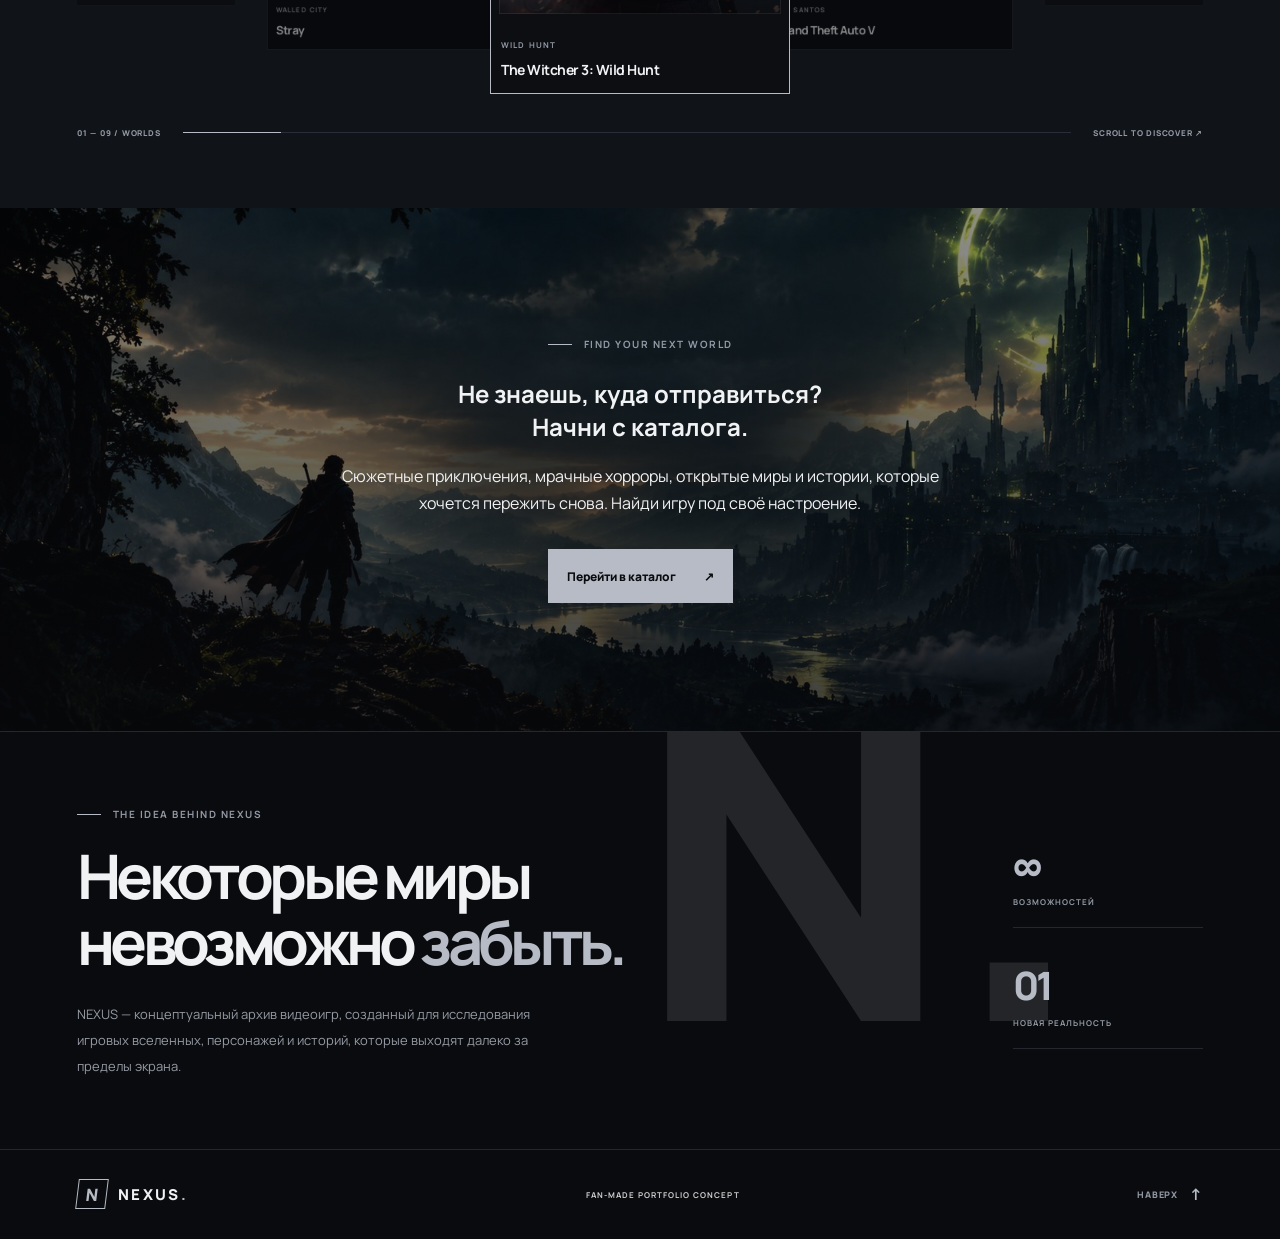
==== commit b1046157: "-" ====
--- a/index.html
+++ b/index.html
@@ -177,7 +177,12 @@
                             </div>
                             <div class="poster-art poster-it-takes-two">
                                 <img
-                                    src="images/it_takes_two.webp"
+                                    src="images/it_takes_two-400.webp"
+                                    srcset="
+                                        images/it_takes_two-400.webp 400w,
+                                        images/it_takes_two-600.webp 600w
+                                    "
+                                    sizes="(max-widht: 420px) 190px, (max-widht: 700px) 210px, 300px"
                                     alt="Постер игры It Takes Two"
                                     loading="lazy"
                                     decoding="async"
@@ -197,7 +202,12 @@
                             </div>
                             <div class="poster-art poster-tlou-one">
                                 <img
-                                    src="images/the_last_of_us.webp"
+                                    src="images/the_last_of_us-400.webp"
+                                    srcset="
+                                        images/the_last_of_us-400.webp 400w,
+                                        images/the_last_of_us-552.webp 552w
+                                    "
+                                    sizes="(max-widht: 420px) 190px, (max-widht: 700px) 210px, 300px"
                                     alt="Постер игры The Last of Us"
                                     loading="lazy"
                                     decoding="async"
@@ -217,7 +227,13 @@
                             </div>
                             <div class="poster-art poster-outlast">
                                 <img
-                                    src="images/Outlast.webp"
+                                    src="images/Outlast-400.webp"
+                                    srcset="
+                                        images/Outlast-400.webp 400w,
+                                        images/Outlast-602.webp 602w
+                                        images/Outlast-900.webp 900w
+                                    "
+                                    sizes="(max-widht: 420px) 190px, (max-widht: 700px) 210px, 300px"
                                     alt="Постер игры Outlast"
                                     loading="lazy"
                                     decoding="async"
@@ -237,7 +253,13 @@
                             </div>
                             <div class="poster-art poster-until-dawn">
                                 <img
-                                    src="images/untill_dawn.webp"
+                                    src="images/untill_dawn-400.webp"
+                                    srcset="
+                                        images/untill_dawn-400.webp 400w,
+                                        images/untill_dawn-400.webp 602w
+                                        images/untill_dawn-720.webp 720w
+                                    "
+                                    sizes="(max-widht: 420px) 190px, (max-widht: 700px) 210px, 300px"
                                     alt="Постер игры Until Dawn"
                                     loading="lazy"
                                     decoding="async"
--- a/style.css
+++ b/style.css
@@ -430,7 +430,7 @@
     font-weight: 800;
 }
 .game-type {
-    color: #737984;
+    color: #cdcccc;
     font-size: 8px;
     font-weight: 700;
     letter-spacing: 0.1em;
@@ -526,7 +526,7 @@
     position: absolute;
     top: -90px;
     right: 15%;
-    color: rgba(255, 255, 255, 0.025);
+    color: rgba(255, 255, 255, 0.107);
     font-size: 430px;
     font-weight: 800;
     line-height: 1;
@@ -588,7 +588,7 @@
     font-size: 15px;
 }
 .footer-note {
-    color: #686d77;
+    color: #cdcdcd;
     font-size: 8px;
     font-weight: 700;
     letter-spacing: 0.13em;
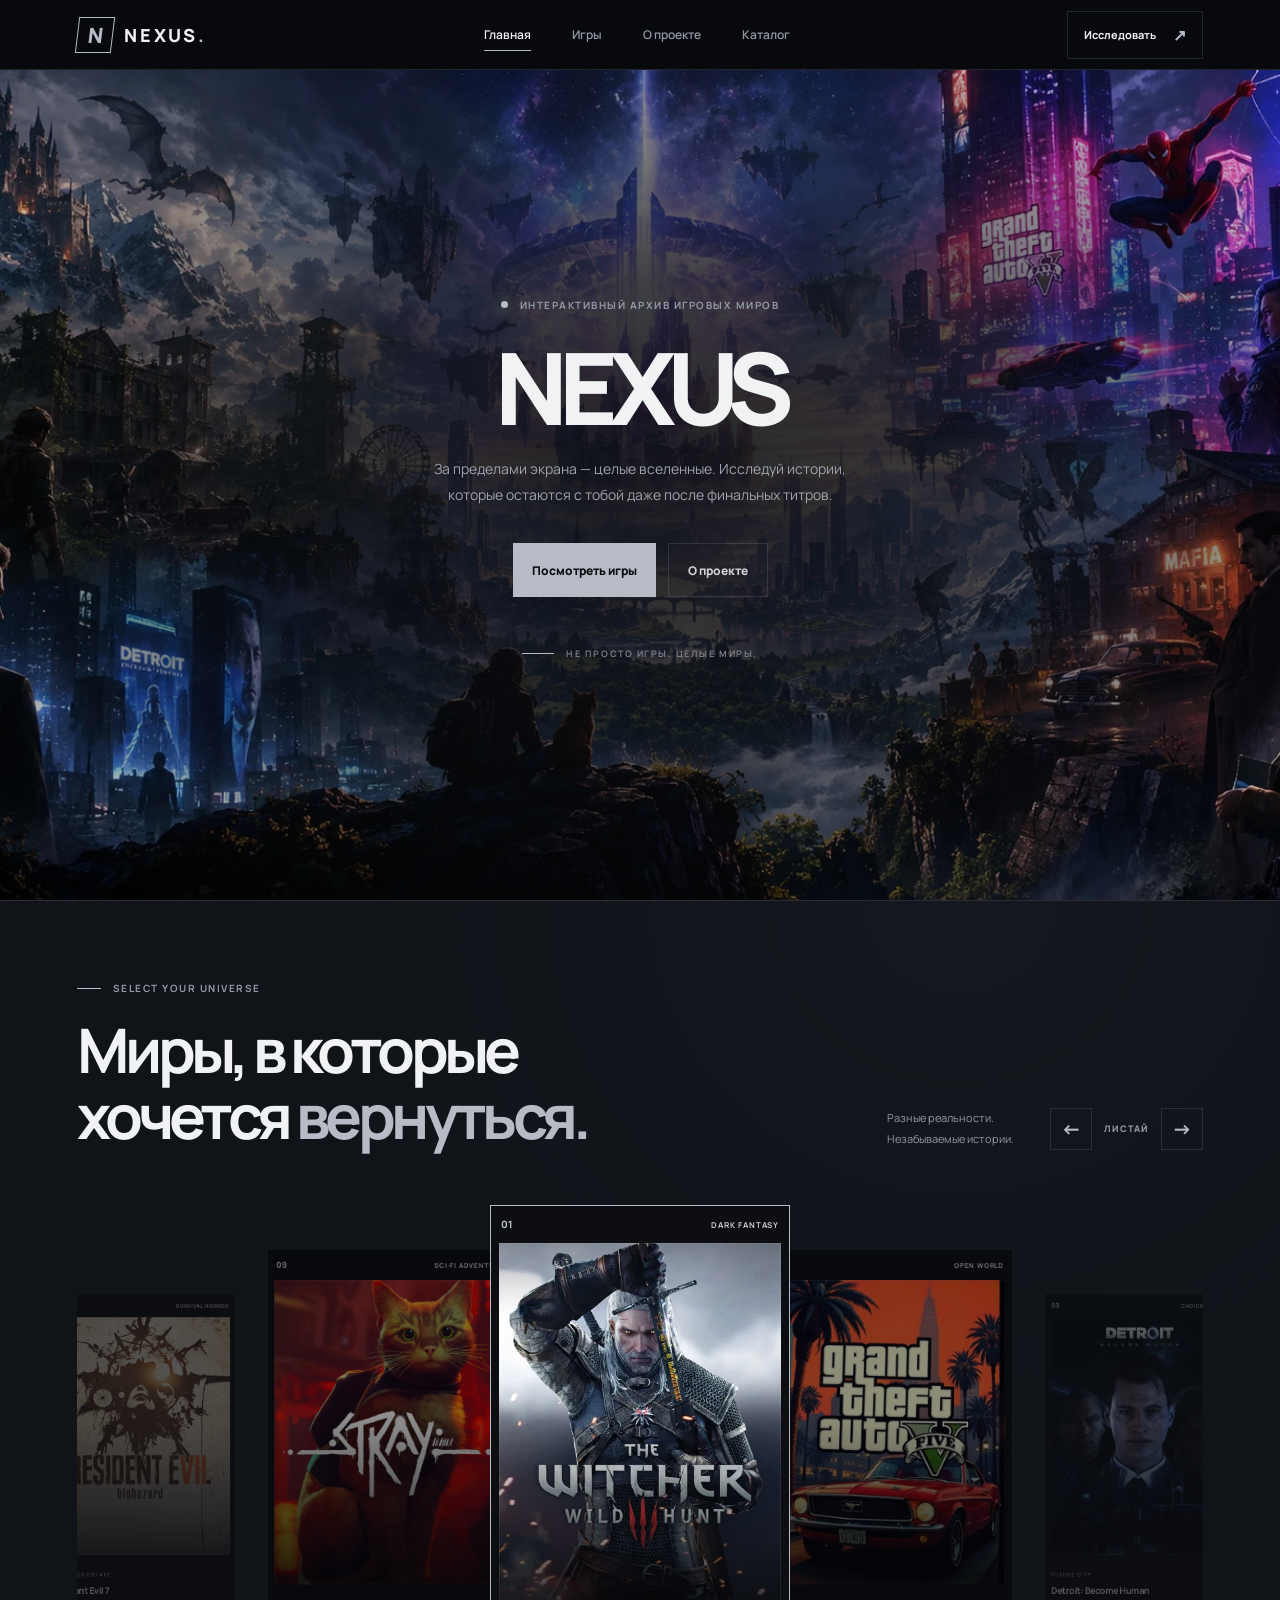
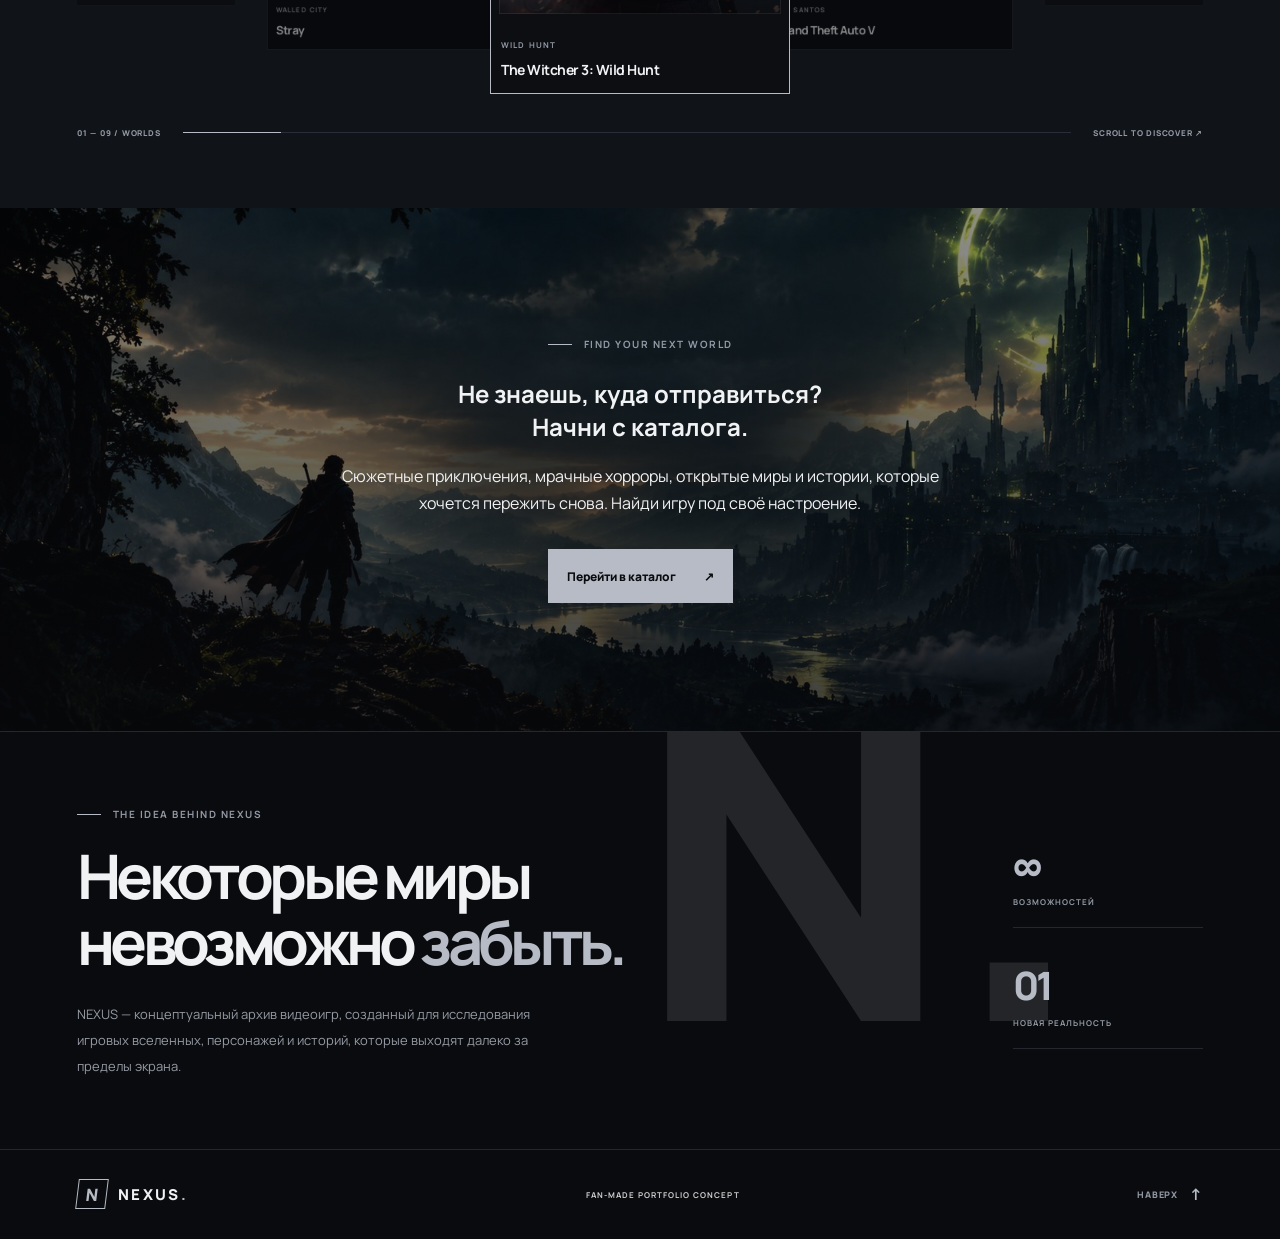
==== commit 222af5af: "-" ====
--- a/index.html
+++ b/index.html
@@ -374,6 +374,6 @@
                 </a>
             </footer>
         </div>
-        <script src="script.js"></script>
+        <script src="script.js" defer></script>
     </body>
 </html>
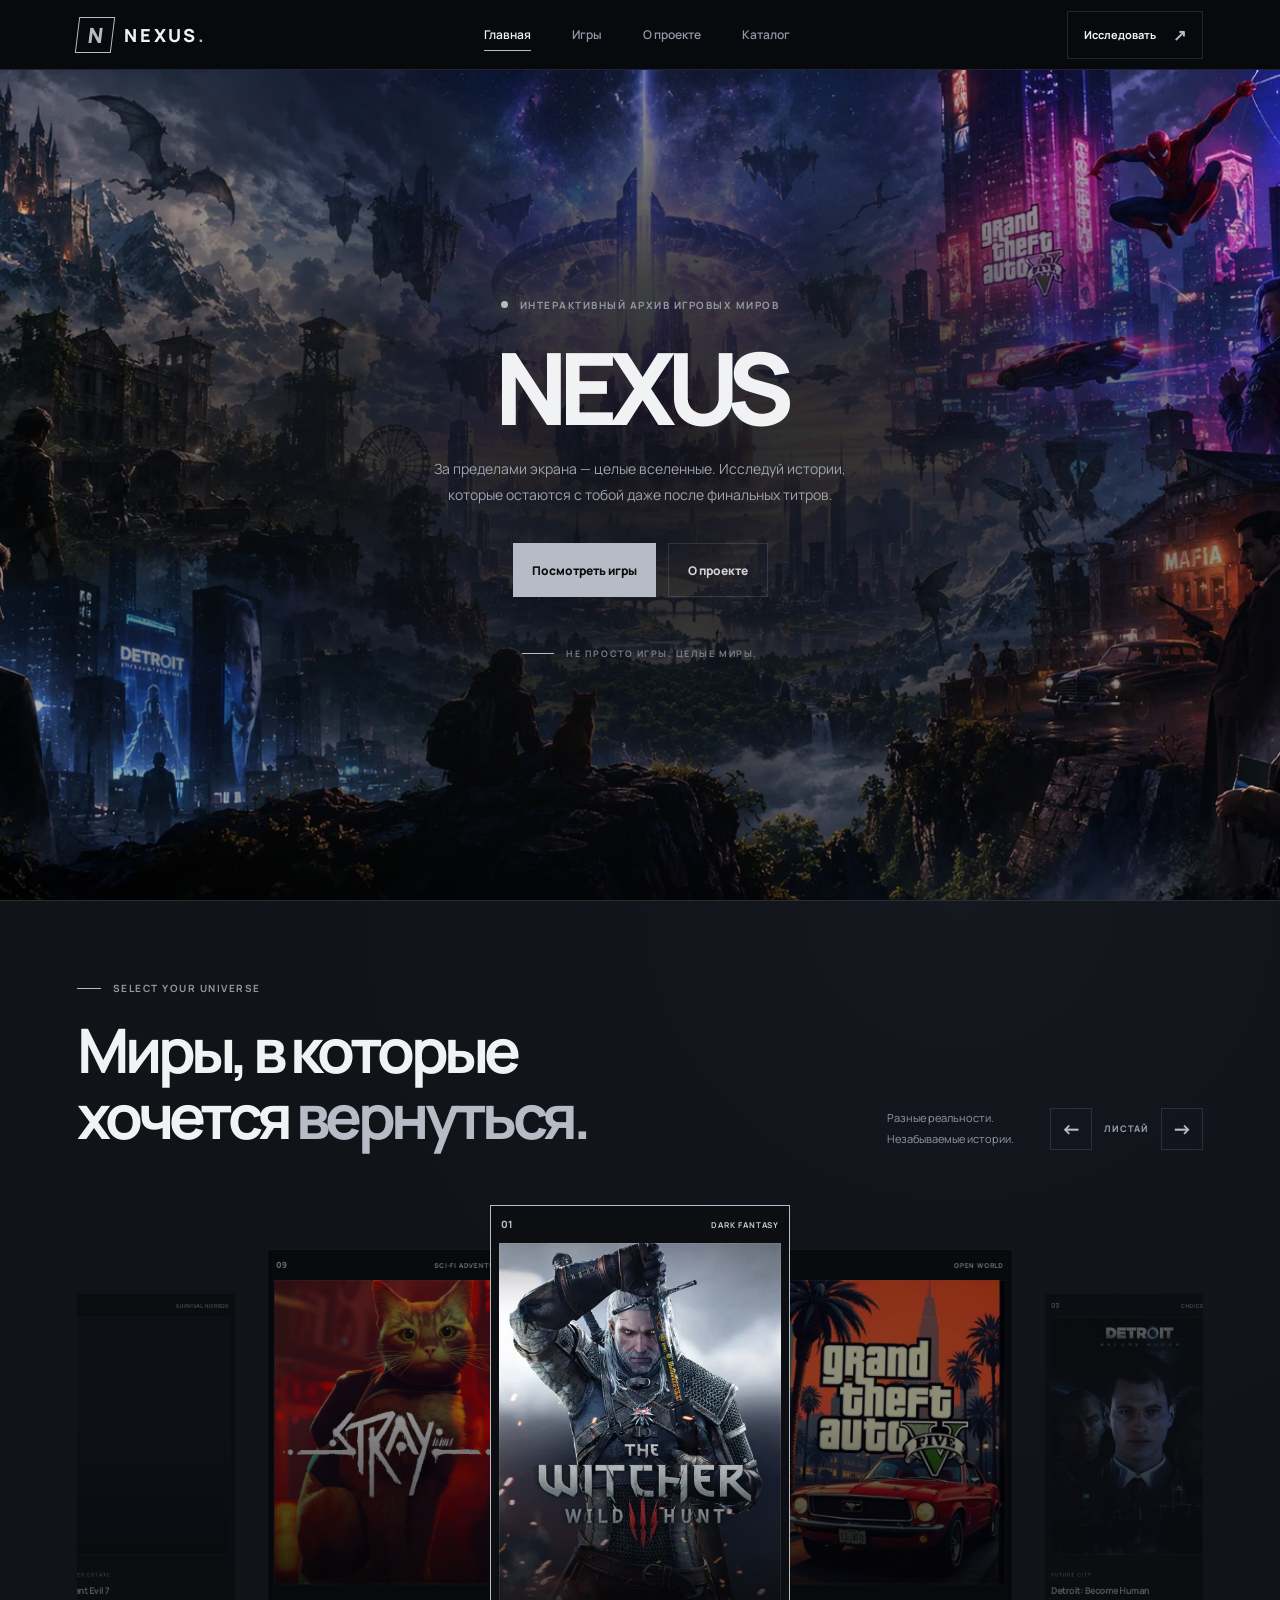
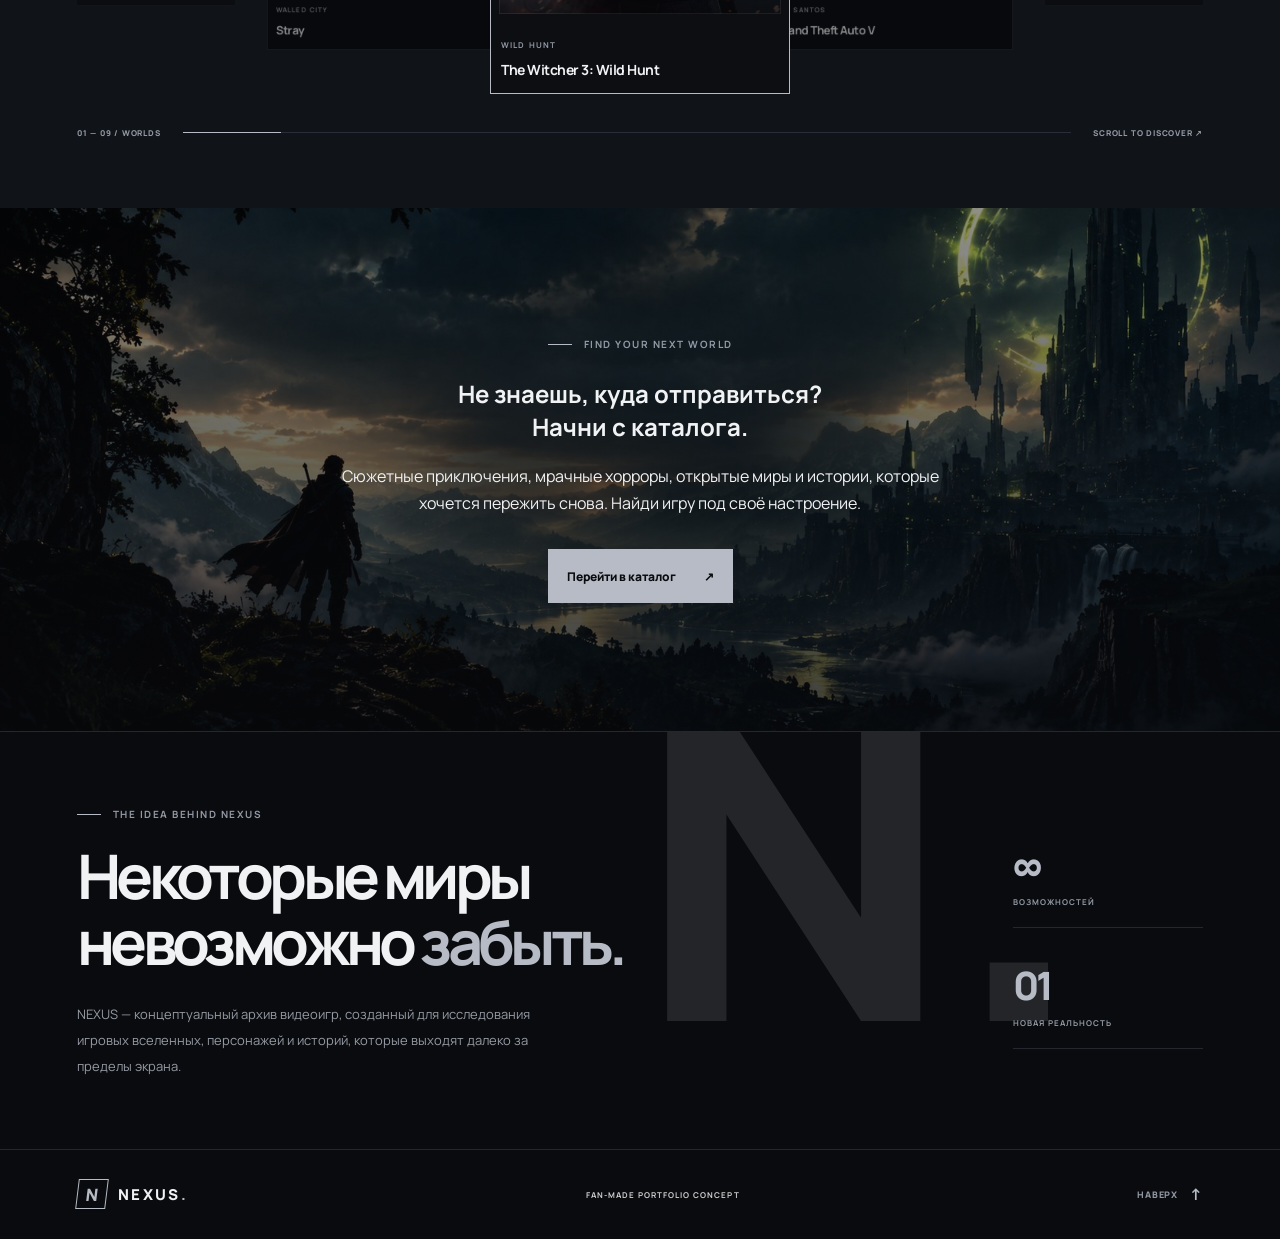
==== commit a6ffe728: "-" ====
--- a/index.html
+++ b/index.html
@@ -374,6 +374,6 @@
                 </a>
             </footer>
         </div>
-        <script src="script.js" defer></script>
+        <script src="script.js"></script>
     </body>
 </html>
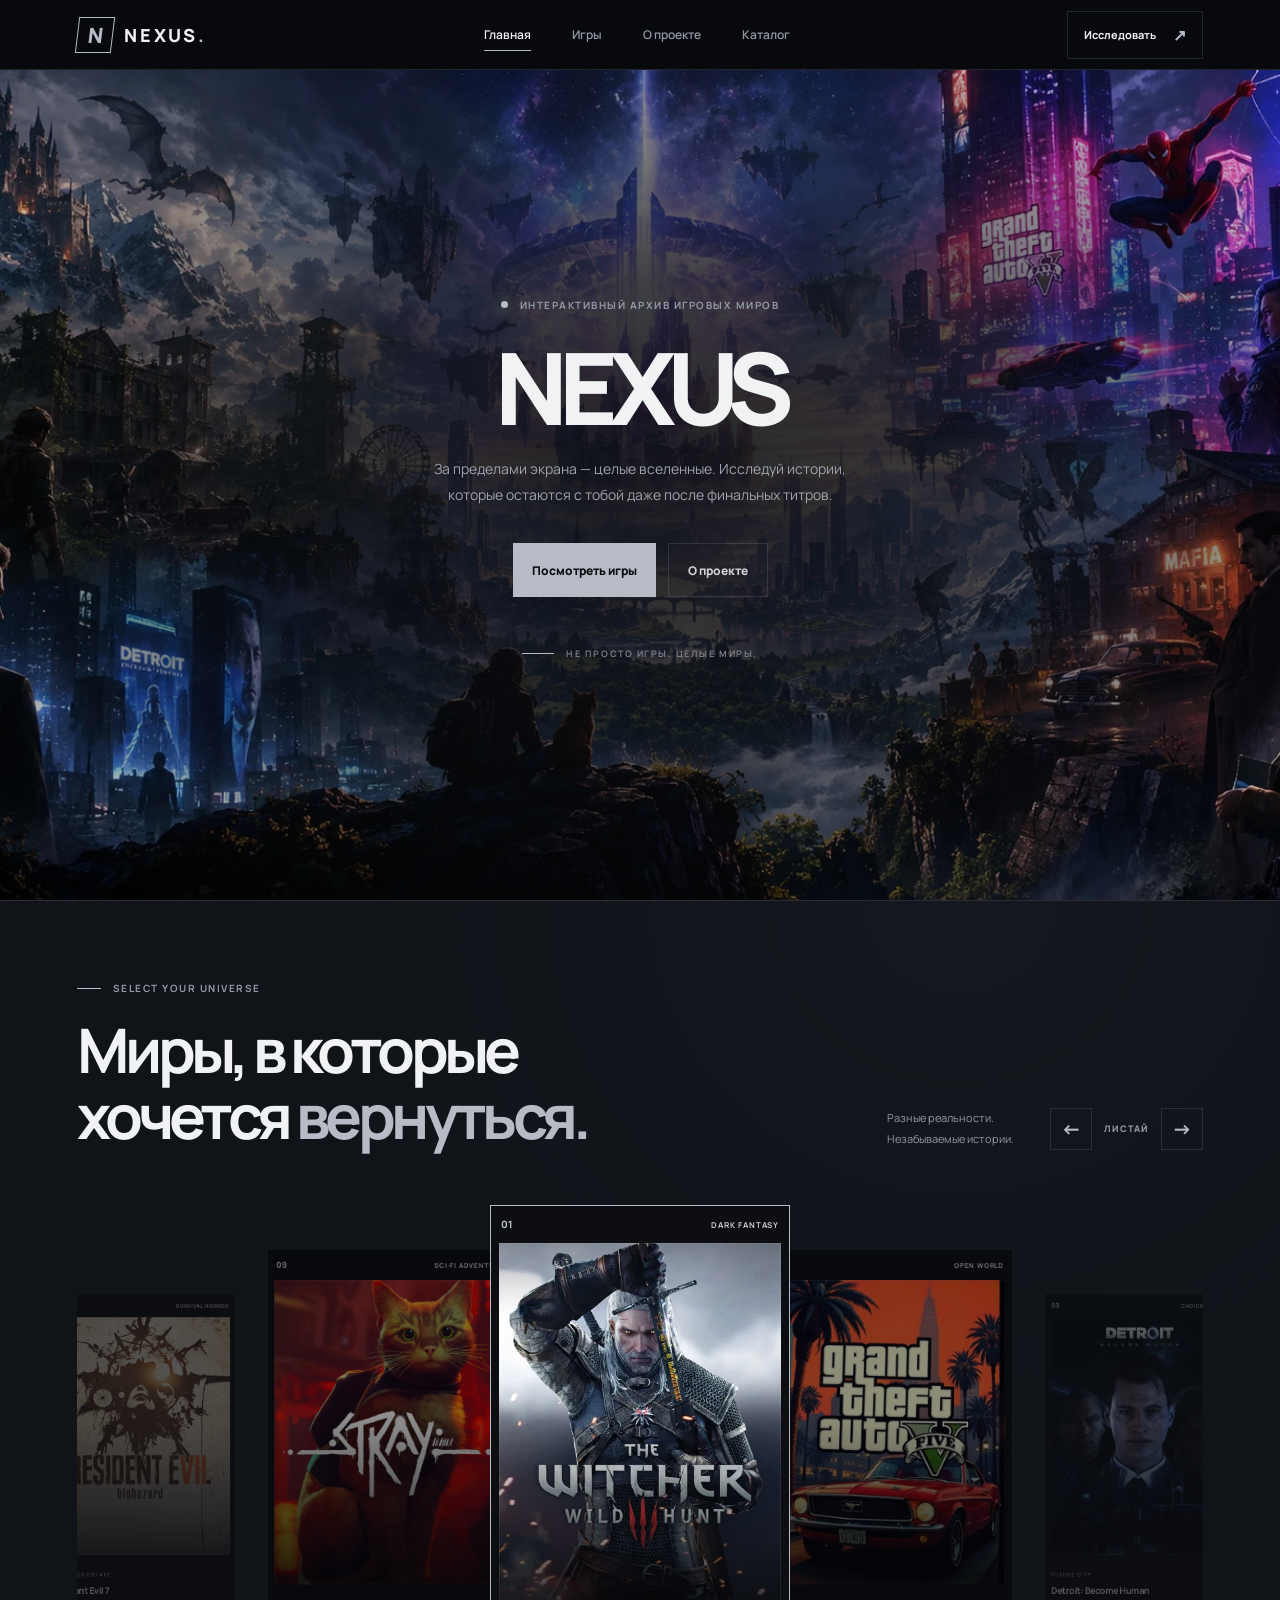
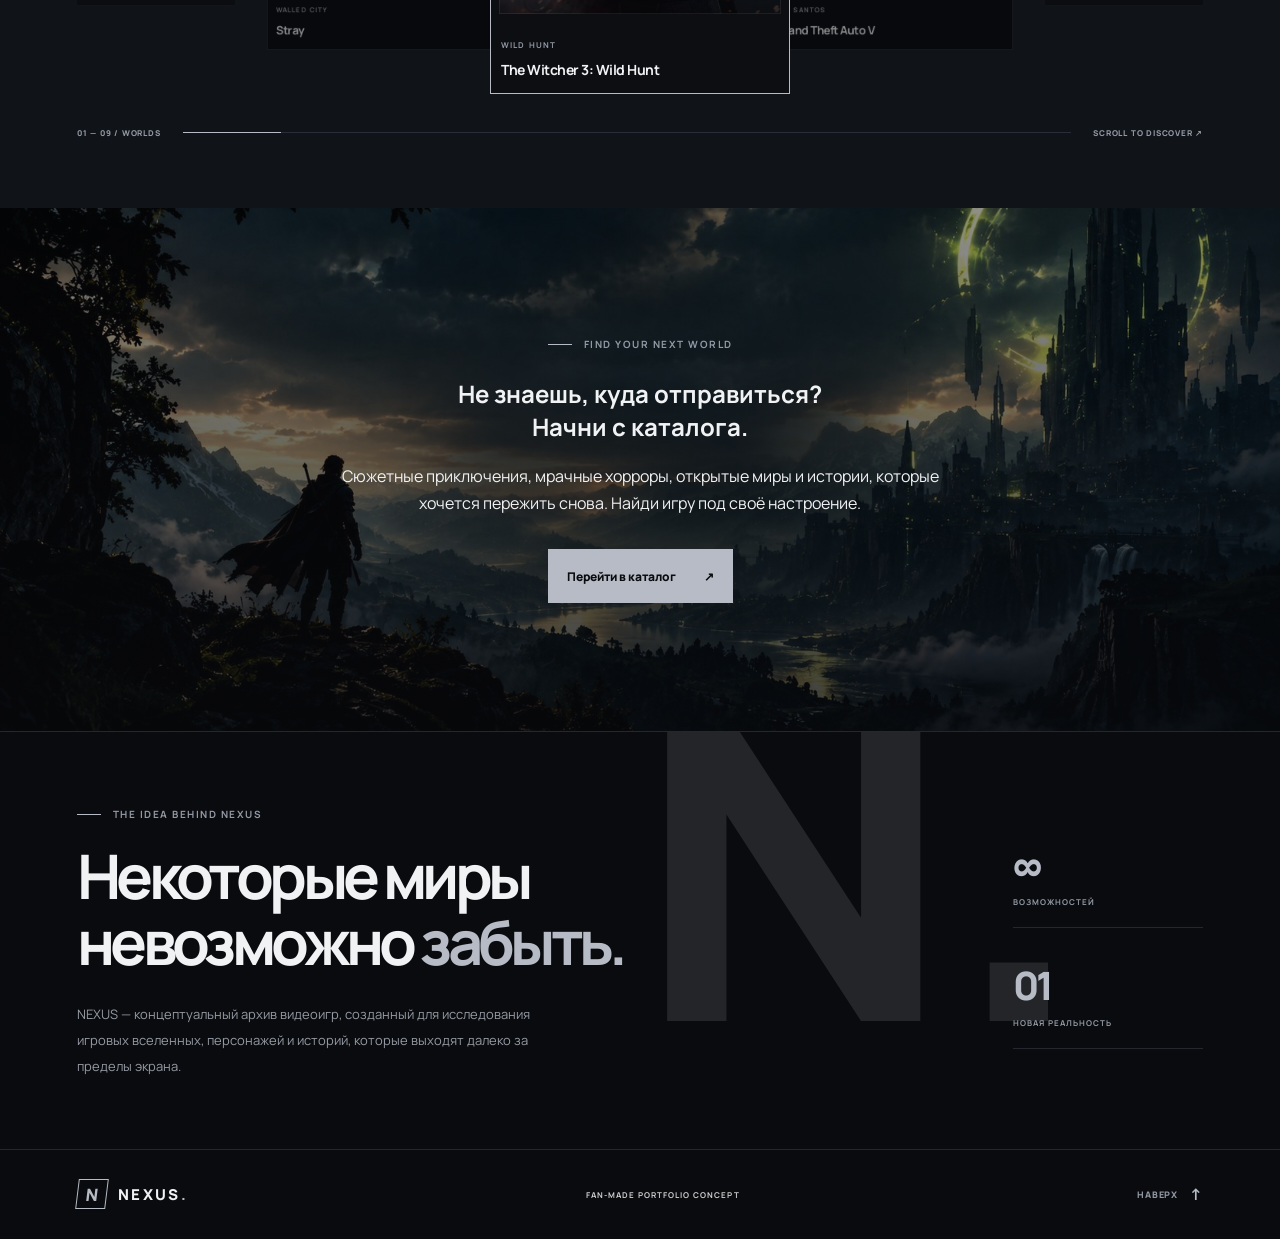
==== commit dff96d63: "-" ====
--- a/index.html
+++ b/index.html
@@ -374,6 +374,6 @@
                 </a>
             </footer>
         </div>
-        <script src="script.js"></script>
+        <script src="script.js" defer></script>
     </body>
 </html>
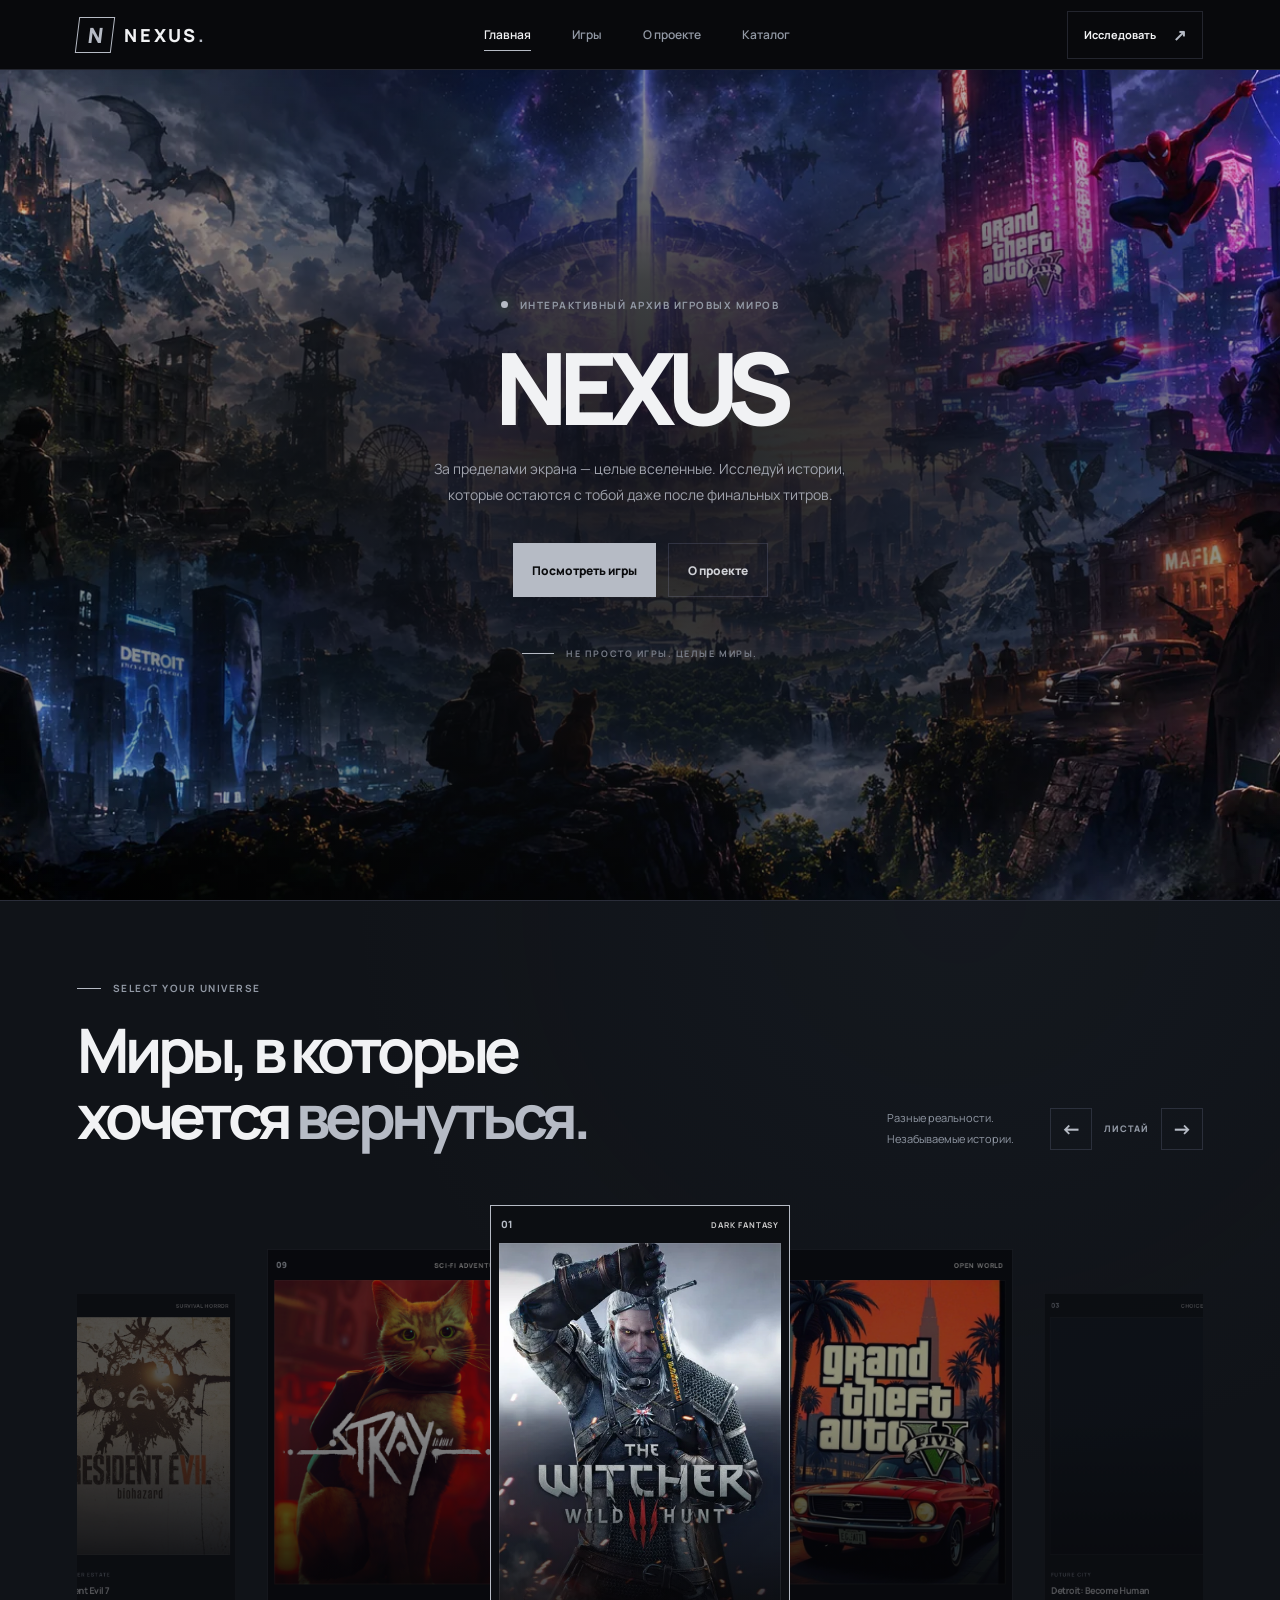
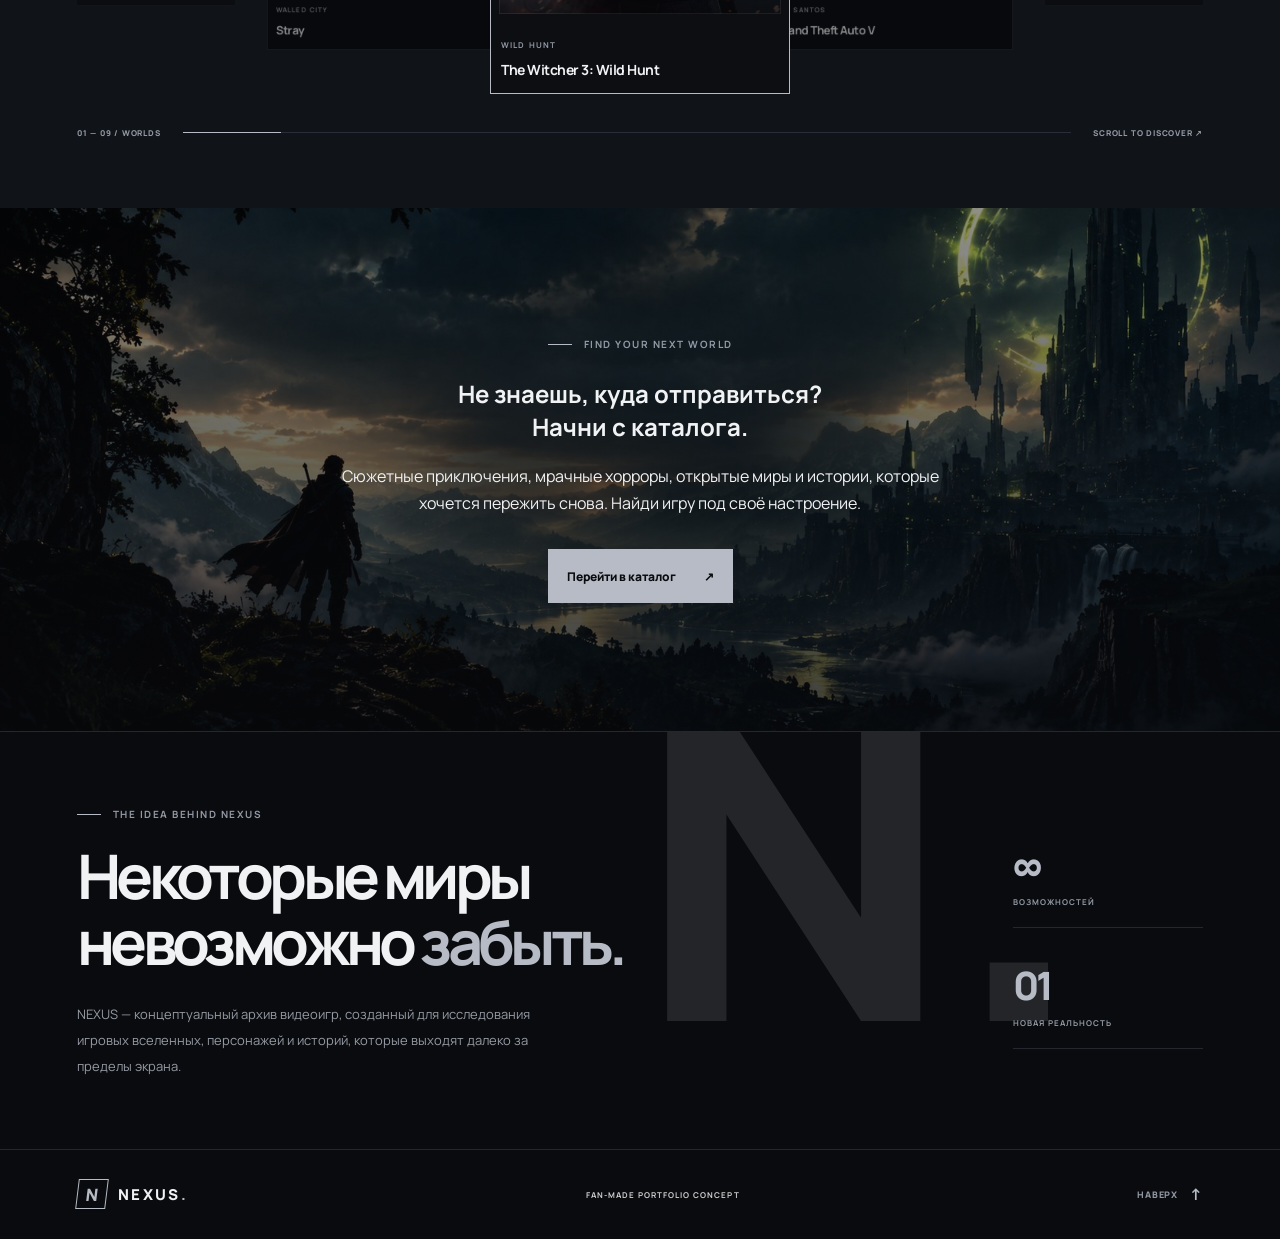
==== commit 611cea03: "Update index.html" ====
--- a/index.html
+++ b/index.html
@@ -117,7 +117,7 @@
                             </div>
                             <div class="poster-art poster-witcher">
                                 <img
-                                    src="images/witcher.jpg"
+                                    src="images/p/witcher.jpg"
                                     alt="Постер игры The Witcher 3: Wild Hunt"
                                     loading="lazy"
                                     decoding="async"
@@ -137,7 +137,7 @@
                             </div>
                             <div class="poster-art poster-gta">
                                 <img
-                                    src="images/gta.jpg"
+                                    src="images/p/gta.jpg"
                                     alt="Постер игры Grand Theft Auto V"
                                     loading="lazy"
                                     decoding="async"
@@ -157,7 +157,7 @@
                             </div>
                             <div class="poster-art poster-detroit">
                                 <img
-                                    src="images/detroit.jpg"
+                                    src="images/p/detroit.jpg"
                                     alt="Постер игры Detroit: Become Human"
                                     loading="lazy"
                                     decoding="async"
@@ -177,12 +177,12 @@
                             </div>
                             <div class="poster-art poster-it-takes-two">
                                 <img
-                                    src="images/it_takes_two-400.webp"
+                                    src="images/p/it_takes_two-400.webp"
                                     srcset="
-                                        images/it_takes_two-400.webp 400w,
-                                        images/it_takes_two-600.webp 600w
+                                        images/p/it_takes_two-400.webp 400w,
+                                        images/p/it_takes_two-600.webp 600w
                                     "
-                                    sizes="(max-widht: 420px) 190px, (max-widht: 700px) 210px, 300px"
+                                    sizes="(max-width: 420px) 190px, (max-width: 700px) 210px, 300px"
                                     alt="Постер игры It Takes Two"
                                     loading="lazy"
                                     decoding="async"
@@ -202,12 +202,12 @@
                             </div>
                             <div class="poster-art poster-tlou-one">
                                 <img
-                                    src="images/the_last_of_us-400.webp"
+                                    src="images/p/the_last_of_us-400.webp"
                                     srcset="
-                                        images/the_last_of_us-400.webp 400w,
-                                        images/the_last_of_us-552.webp 552w
+                                        images/p/the_last_of_us-400.webp 400w,
+                                        images/p/the_last_of_us-552.webp 552w
                                     "
-                                    sizes="(max-widht: 420px) 190px, (max-widht: 700px) 210px, 300px"
+                                    sizes="(max-width: 420px) 190px, (max-width: 700px) 210px, 300px"
                                     alt="Постер игры The Last of Us"
                                     loading="lazy"
                                     decoding="async"
@@ -227,13 +227,13 @@
                             </div>
                             <div class="poster-art poster-outlast">
                                 <img
-                                    src="images/Outlast-400.webp"
+                                    src="images/p/Outlast-400.webp"
                                     srcset="
-                                        images/Outlast-400.webp 400w,
-                                        images/Outlast-602.webp 602w
-                                        images/Outlast-900.webp 900w
+                                        images/p/Outlast-400.webp 400w,
+                                        images/p/Outlast-602.webp 602w
+                                        images/p/Outlast-900.webp 900w
                                     "
-                                    sizes="(max-widht: 420px) 190px, (max-widht: 700px) 210px, 300px"
+                                    sizes="(max-width: 420px) 190px, (max-width: 700px) 210px, 300px"
                                     alt="Постер игры Outlast"
                                     loading="lazy"
                                     decoding="async"
@@ -253,13 +253,13 @@
                             </div>
                             <div class="poster-art poster-until-dawn">
                                 <img
-                                    src="images/untill_dawn-400.webp"
+                                    src="images/p/untill_dawn-400.webp"
                                     srcset="
-                                        images/untill_dawn-400.webp 400w,
-                                        images/untill_dawn-400.webp 602w
-                                        images/untill_dawn-720.webp 720w
+                                        images/p/untill_dawn-400.webp 400w,
+                                        images/p/untill_dawn-400.webp 602w
+                                        images/p/untill_dawn-720.webp 720w
                                     "
-                                    sizes="(max-widht: 420px) 190px, (max-widht: 700px) 210px, 300px"
+                                    sizes="(max-width: 420px) 190px, (max-width: 700px) 210px, 300px"
                                     alt="Постер игры Until Dawn"
                                     loading="lazy"
                                     decoding="async"
@@ -279,7 +279,7 @@
                             </div>
                             <div class="poster-art poster-re7">
                                 <img
-                                    src="images/resident_7.jpg"
+                                    src="images/p/resident_7.jpg"
                                     alt="Постер игры Resident Evil Biohazard"
                                     loading="lazy"
                                     decoding="async"
@@ -299,7 +299,7 @@
                             </div>
                             <div class="poster-art poster-stray">
                                 <img
-                                    src="images/stray.jpg"
+                                    src="images/p/stray.jpg"
                                     alt="Постер игры Stray"
                                     loading="lazy"
                                     decoding="async"
